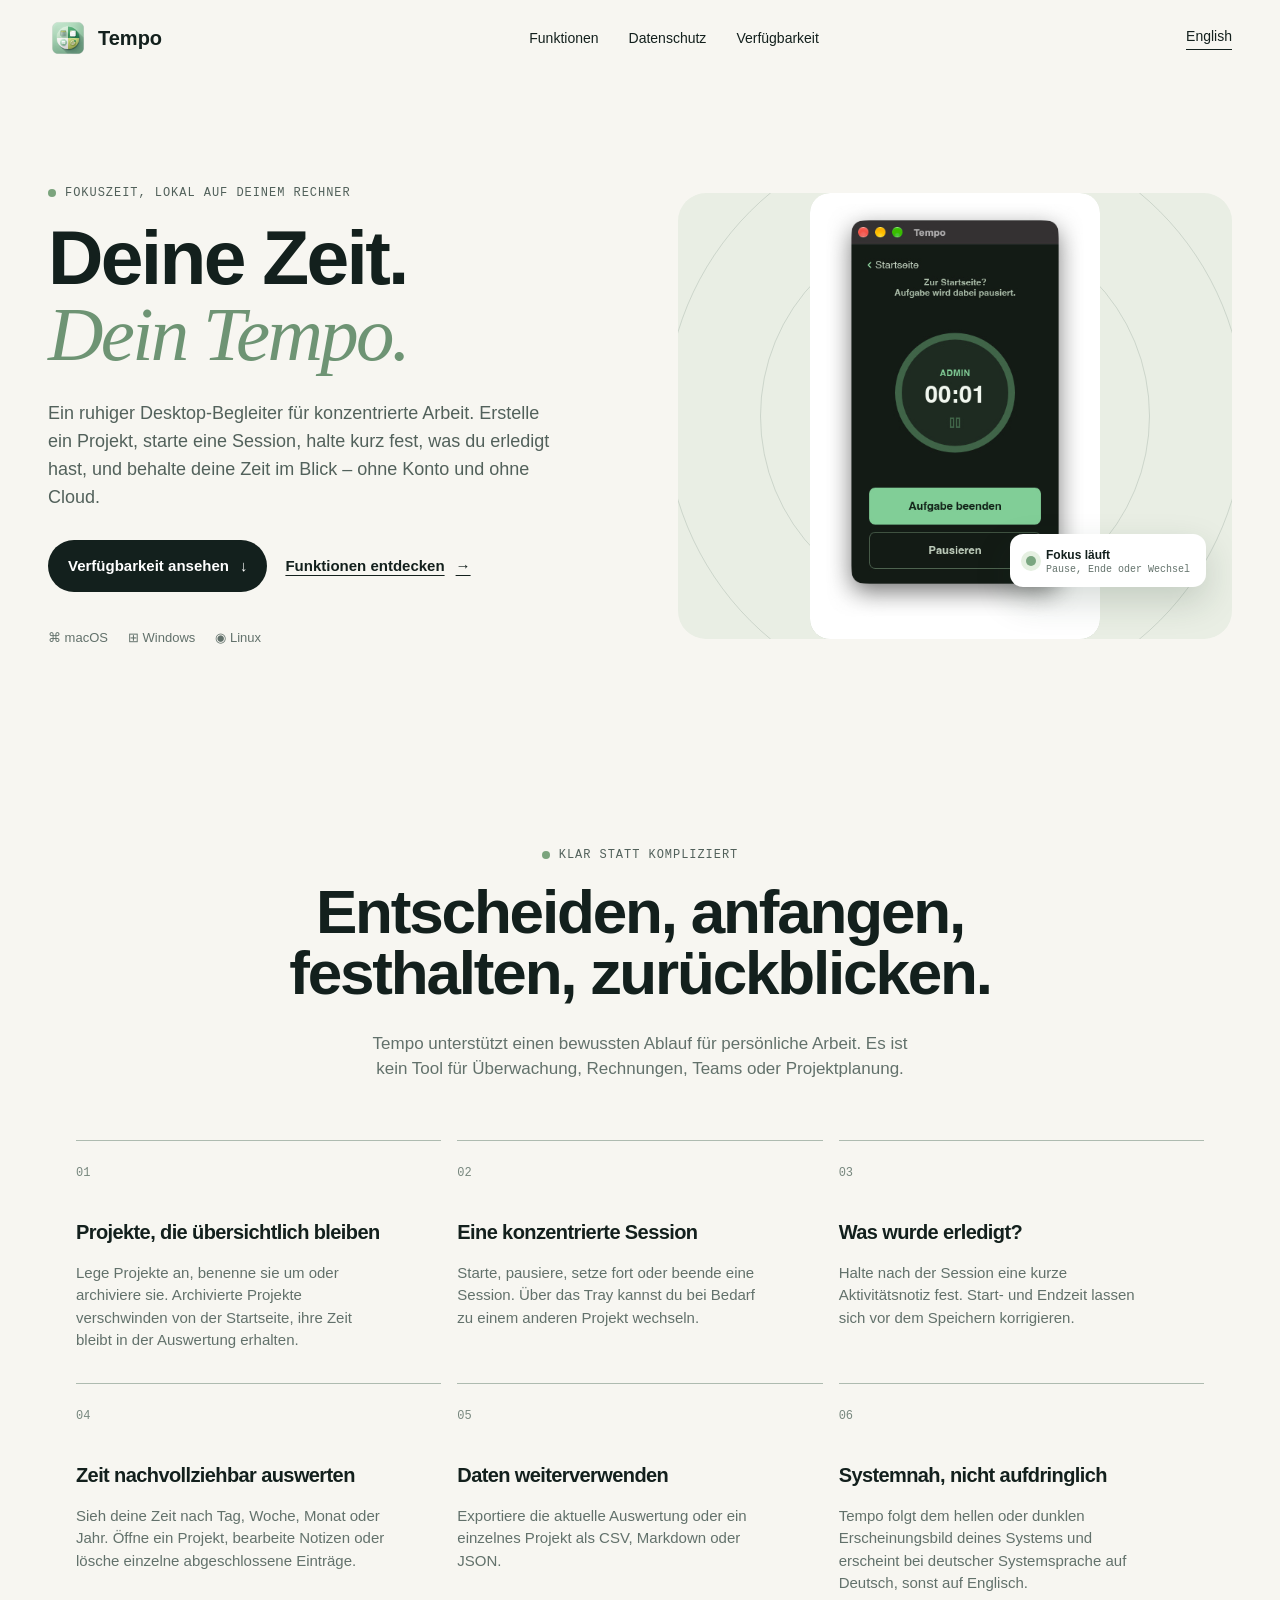
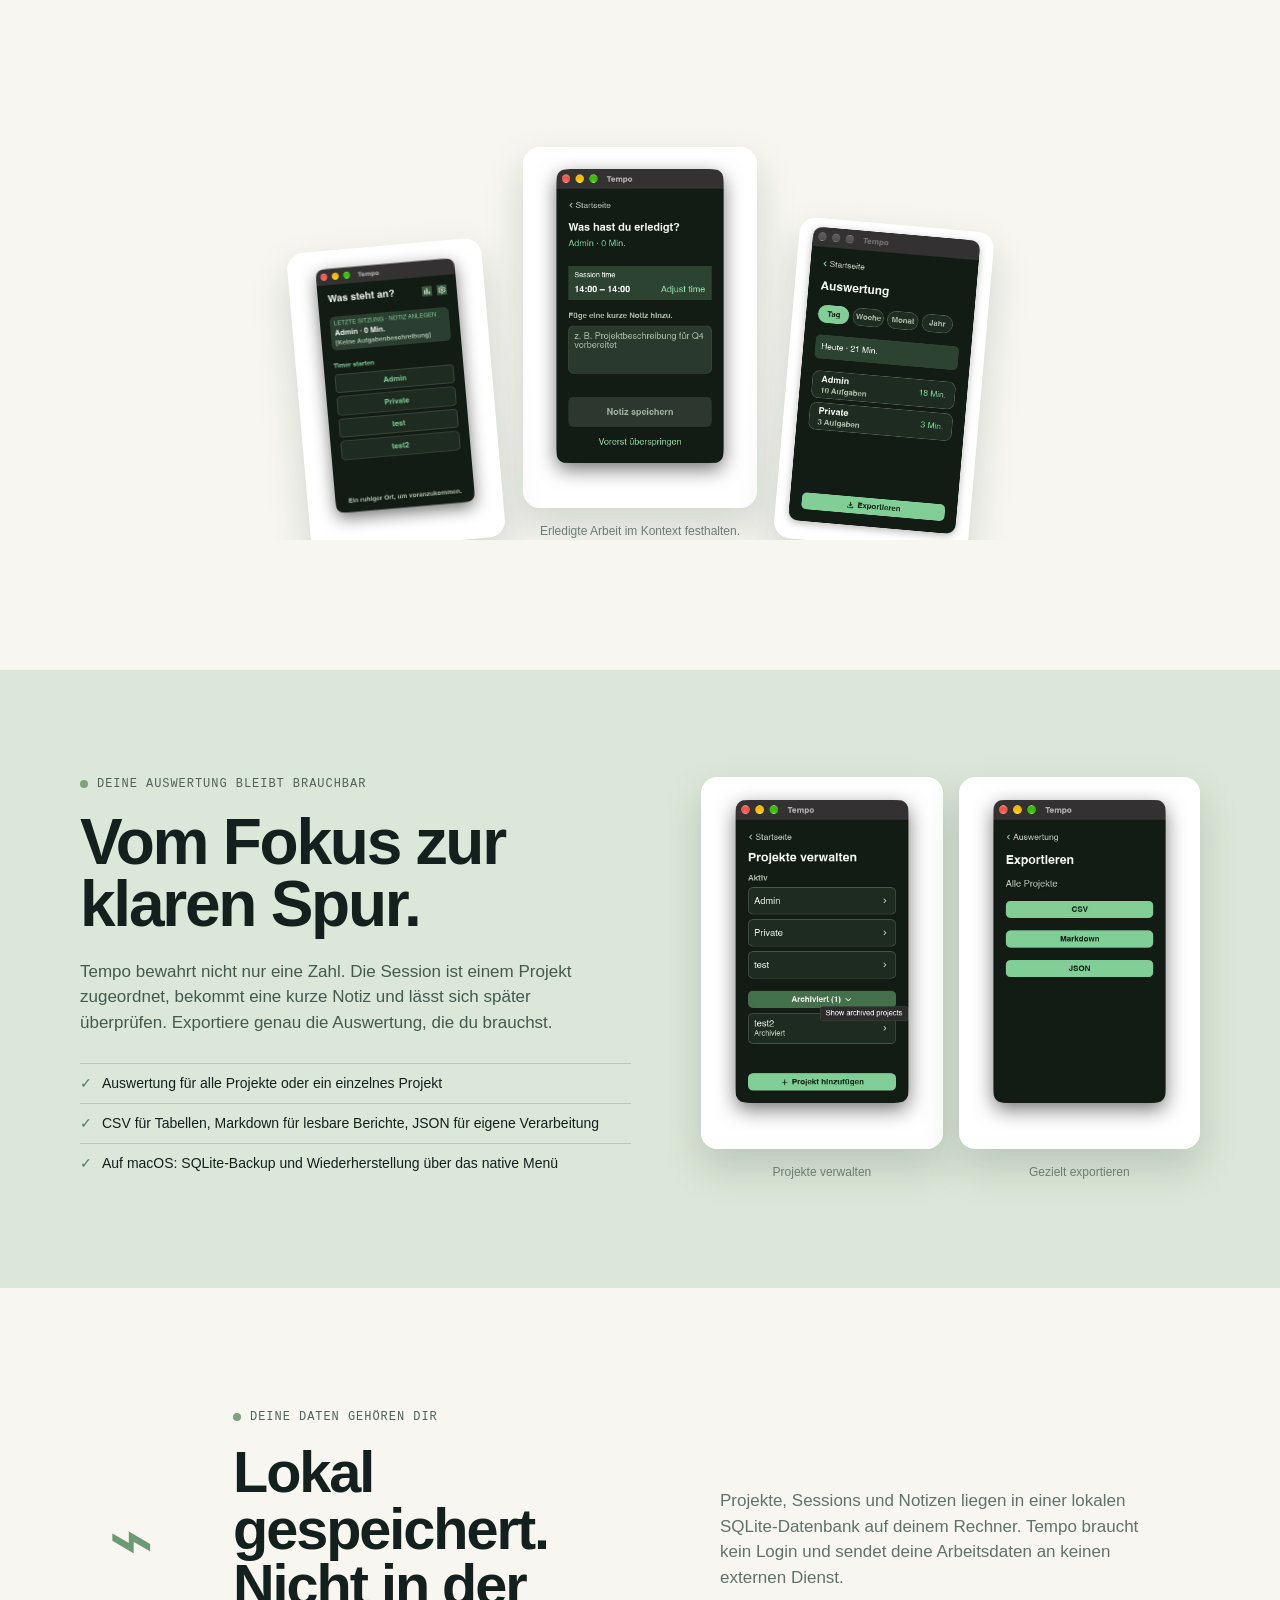
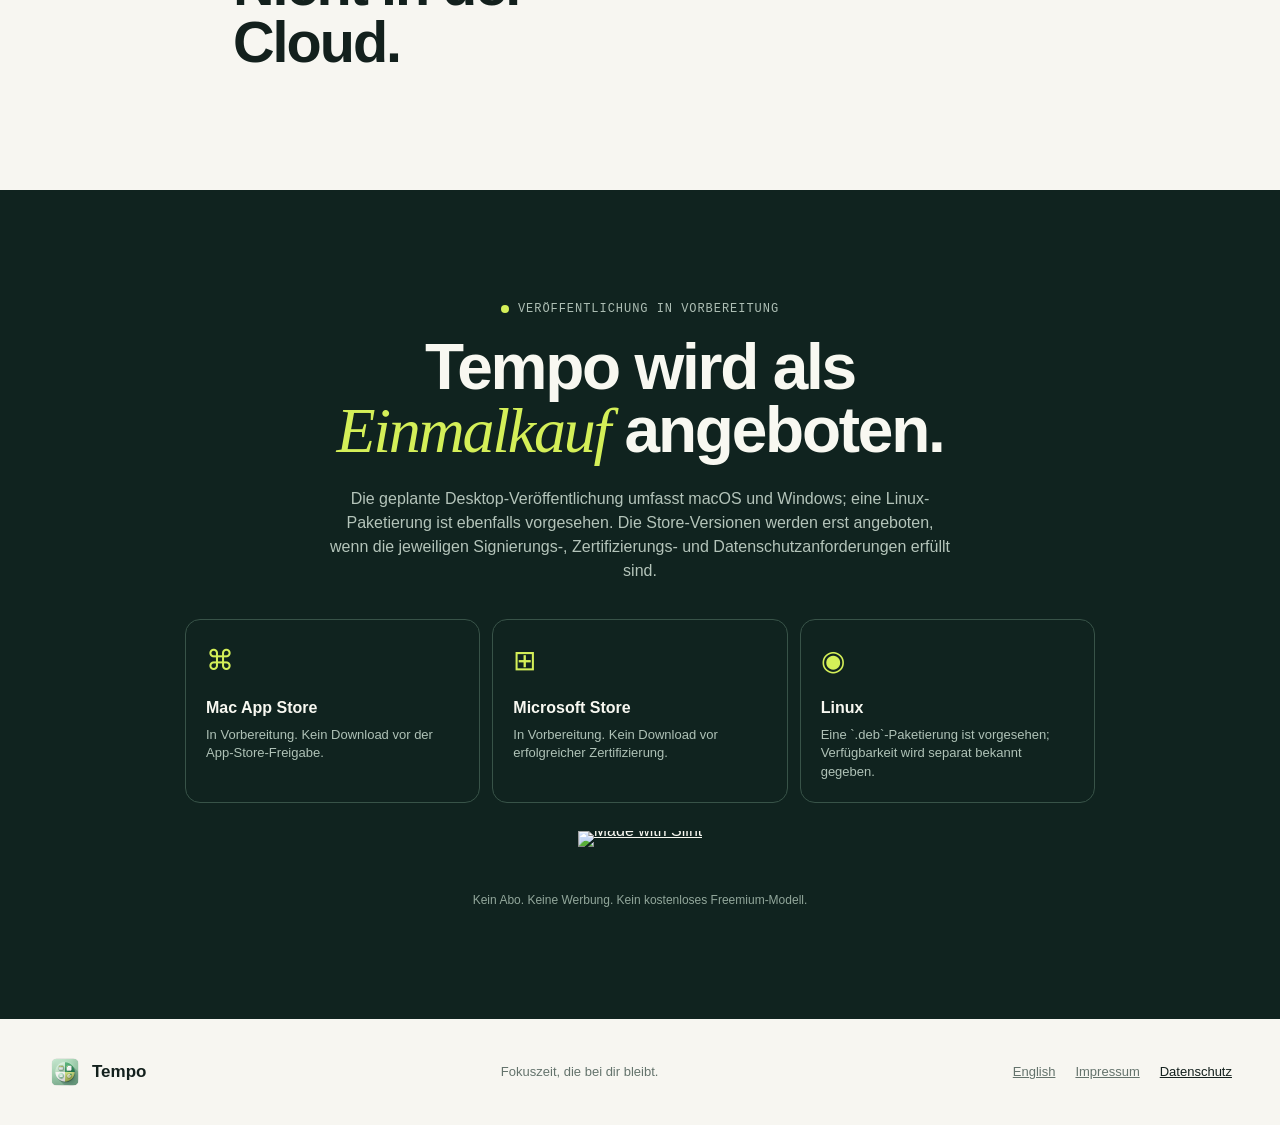
==== site/index.html @ 9e3bd047 "chore: organise static site and add README" ====
<!doctype html>
<html lang="de">
  <head>
    <meta charset="UTF-8" />
    <meta name="viewport" content="width=device-width, initial-scale=1.0" />
    <meta name="description" content="Tempo ist eine lokale Desktop-App für fokussierte Arbeit, Zeiterfassung und klare Auswertungen." />
    <meta name="theme-color" content="#0f1715" />
    <title>Tempo – Fokuszeit, die bei dir bleibt</title>
    <link rel="icon" href="assets/tempo-icon.png" />
    <link rel="stylesheet" href="styles.css" />
  </head>
  <body>
    <header class="site-header">
      <a class="brand" href="#top" aria-label="Tempo Startseite">
        <img src="assets/tempo-icon.png" alt="" width="40" height="40" />
        <span>Tempo</span>
      </a>
      <nav aria-label="Seitennavigation">
        <a href="#features">Funktionen</a>
        <a href="#privacy">Datenschutz</a>
        <a href="#availability">Verfügbarkeit</a>
      </nav>
      <a class="header-link language-link" href="en.html" lang="en">English</a>
    </header>

    <main id="top">
      <section class="hero">
        <div class="hero-copy">
          <p class="eyebrow"><span></span> Fokuszeit, lokal auf deinem Rechner</p>
          <h1>Deine Zeit.<br /><em>Dein Tempo.</em></h1>
          <p class="intro">Ein ruhiger Desktop-Begleiter für konzentrierte Arbeit. Erstelle ein Projekt, starte eine Session, halte kurz fest, was du erledigt hast, und behalte deine Zeit im Blick – ohne Konto und ohne Cloud.</p>
          <div class="hero-actions">
            <a class="button button-primary" href="#availability">Verfügbarkeit ansehen <span aria-hidden="true">↓</span></a>
            <a class="button button-quiet" href="#features">Funktionen entdecken <span aria-hidden="true">→</span></a>
          </div>
          <div class="platform-line" aria-label="Desktop-Unterstützung für macOS, Windows und Linux">
            <span>⌘ macOS</span><span>⊞ Windows</span><span>◉ Linux</span>
          </div>
        </div>
        <div class="hero-visual" aria-label="Tempo mit einer laufenden Fokus-Session im dunklen Erscheinungsbild">
          <div class="orbit orbit-one"></div><div class="orbit orbit-two"></div>
          <div class="app-window app-window-current"><img src="assets/screenshots/tracking.jpg" alt="Tempo mit laufender Fokus-Session im dunklen Erscheinungsbild" /></div>
          <div class="floating-card"><span class="pulse"></span><div><b>Fokus läuft</b><small>Pause, Ende oder Wechsel</small></div></div>
        </div>
      </section>

      <section class="feature-intro" id="features">
        <p class="eyebrow"><span></span> Klar statt kompliziert</p>
        <h2>Entscheiden, anfangen,<br />festhalten, zurückblicken.</h2>
        <p>Tempo unterstützt einen bewussten Ablauf für persönliche Arbeit. Es ist kein Tool für Überwachung, Rechnungen, Teams oder Projektplanung.</p>
      </section>

      <section class="features" aria-label="Tempo Funktionen">
        <article><span class="feature-number">01</span><h3>Projekte, die übersichtlich bleiben</h3><p>Lege Projekte an, benenne sie um oder archiviere sie. Archivierte Projekte verschwinden von der Startseite, ihre Zeit bleibt in der Auswertung erhalten.</p></article>
        <article><span class="feature-number">02</span><h3>Eine konzentrierte Session</h3><p>Starte, pausiere, setze fort oder beende eine Session. Über das Tray kannst du bei Bedarf zu einem anderen Projekt wechseln.</p></article>
        <article><span class="feature-number">03</span><h3>Was wurde erledigt?</h3><p>Halte nach der Session eine kurze Aktivitätsnotiz fest. Start- und Endzeit lassen sich vor dem Speichern korrigieren.</p></article>
        <article><span class="feature-number">04</span><h3>Zeit nachvollziehbar auswerten</h3><p>Sieh deine Zeit nach Tag, Woche, Monat oder Jahr. Öffne ein Projekt, bearbeite Notizen oder lösche einzelne abgeschlossene Einträge.</p></article>
        <article><span class="feature-number">05</span><h3>Daten weiterverwenden</h3><p>Exportiere die aktuelle Auswertung oder ein einzelnes Projekt als CSV, Markdown oder JSON.</p></article>
        <article><span class="feature-number">06</span><h3>Systemnah, nicht aufdringlich</h3><p>Tempo folgt dem hellen oder dunklen Erscheinungsbild deines Systems und erscheint bei deutscher Systemsprache auf Deutsch, sonst auf Englisch.</p></article>
      </section>

      <section class="screens" aria-label="Tempo Ansichten">
        <figure class="screen screen-left"><img src="assets/screenshots/home.jpg" alt="Tempo Startseite mit Projektauswahl" /><figcaption>Projekt auswählen und loslegen.</figcaption></figure>
        <figure class="screen screen-center"><img src="assets/screenshots/note.jpg" alt="Tempo Activity-Note-Ansicht mit Zeitanpassung" /><figcaption>Erledigte Arbeit im Kontext festhalten.</figcaption></figure>
        <figure class="screen screen-right"><img src="assets/screenshots/evaluation.jpg" alt="Tempo Auswertung mit Zeit nach Projekt" /><figcaption>Zeit verstehen statt nur zählen.</figcaption></figure>
      </section>

      <section class="workflow-section">
        <div class="workflow-copy"><p class="eyebrow"><span></span> Deine Auswertung bleibt brauchbar</p><h2>Vom Fokus zur klaren Spur.</h2><p>Tempo bewahrt nicht nur eine Zahl. Die Session ist einem Projekt zugeordnet, bekommt eine kurze Notiz und lässt sich später überprüfen. Exportiere genau die Auswertung, die du brauchst.</p><ul><li>Auswertung für alle Projekte oder ein einzelnes Projekt</li><li>CSV für Tabellen, Markdown für lesbare Berichte, JSON für eigene Verarbeitung</li><li>Auf macOS: SQLite-Backup und Wiederherstellung über das native Menü</li></ul></div>
        <div class="workflow-screens" aria-label="Projektverwaltung und Export in Tempo">
          <figure><img src="assets/screenshots/projects.jpg" alt="Tempo Projektverwaltung mit Archiv" /><figcaption>Projekte verwalten</figcaption></figure>
          <figure><img src="assets/screenshots/export.jpg" alt="Tempo Export mit CSV, Markdown und JSON" /><figcaption>Gezielt exportieren</figcaption></figure>
        </div>
      </section>

      <section class="privacy-section" id="privacy">
        <div class="privacy-icon" aria-hidden="true">⌁</div>
        <div><p class="eyebrow"><span></span> Deine Daten gehören dir</p><h2>Lokal gespeichert.<br />Nicht in der Cloud.</h2></div>
        <p>Projekte, Sessions und Notizen liegen in einer lokalen SQLite-Datenbank auf deinem Rechner. Tempo braucht kein Login und sendet deine Arbeitsdaten an keinen externen Dienst.</p>
      </section>

      <section class="availability-section" id="availability">
        <p class="eyebrow"><span></span> Veröffentlichung in Vorbereitung</p>
        <h2>Tempo wird als<br /><em>Einmalkauf</em> angeboten.</h2>
        <p class="availability-note">Die geplante Desktop-Veröffentlichung umfasst macOS und Windows; eine Linux-Paketierung ist ebenfalls vorgesehen. Die Store-Versionen werden erst angeboten, wenn die jeweiligen Signierungs-, Zertifizierungs- und Datenschutzanforderungen erfüllt sind.</p>
        <div class="availability-cards">
          <article><span class="os-icon">⌘</span><h3>Mac App Store</h3><p>In Vorbereitung. Kein Download vor der App-Store-Freigabe.</p></article>
          <article><span class="os-icon">⊞</span><h3>Microsoft Store</h3><p>In Vorbereitung. Kein Download vor erfolgreicher Zertifizierung.</p></article>
          <article><span class="os-icon">◉</span><h3>Linux</h3><p>Eine `.deb`-Paketierung ist vorgesehen; Verfügbarkeit wird separat bekannt gegeben.</p></article>
        </div>
        <a class="slint-attribution" href="https://slint.dev/" aria-label="Tempo wurde mit Slint erstellt">
          <img src="https://raw.githubusercontent.com/slint-ui/slint/master/logo/MadeWithSlint-logo-whitebg.png" alt="Made with Slint" />
        </a>
        <p class="release-status">Kein Abo. Keine Werbung. Kein kostenloses Freemium-Modell.</p>
      </section>
    </main>

    <footer><a class="brand" href="#top"><img src="assets/tempo-icon.png" alt="" width="34" height="34" /><span>Tempo</span></a><p>Fokuszeit, die bei dir bleibt.</p><div class="footer-links"><a href="en.html" lang="en">English</a><a href="impressum.html">Impressum</a><a href="datenschutz.html">Datenschutz</a></div></footer>
  </body>
</html>
---- site/styles.css ----
:root {
    --ink: #13201d;
    --muted: #62716b;
    --paper: #f7f6f1;
    --line: #dfe2da;
    --sage: #dbe7d8;
    --lime: #d4ef58;
    --night: #10231f;
    --coral: #ec866e;
    --serif: Georgia, "Times New Roman", serif;
    --sans: -apple-system, BlinkMacSystemFont, "Segoe UI", sans-serif;
    --mono: ui-monospace, SFMono-Regular, Menlo, Consolas, monospace
}

* {
    box-sizing: border-box
}

html {
    scroll-behavior: smooth
}

body {
    margin: 0;
    background: var(--paper);
    color: var(--ink);
    font-family: var(--sans);
    line-height: 1.5
}

.site-header {
    height: 76px;
    max-width: 1240px;
    margin: auto;
    padding: 0 28px;
    display: flex;
    align-items: center;
    justify-content: space-between
}

.brand {
    display: inline-flex;
    align-items: center;
    gap: 10px;
    color: var(--ink);
    font-weight: 700;
    font-size: 20px;
    text-decoration: none
}

.brand img {
    border-radius: 10px
}

nav {
    display: flex;
    gap: 30px
}

a {
    color: inherit
}

nav a, .header-link {
    font-size: 14px;
    text-decoration: none
}

.header-link {
    border-bottom: 1px solid var(--ink);
    padding-bottom: 2px
}

.header-actions {
    display: flex;
    align-items: center;
    gap: 18px
}

.hero {
    min-height: 670px;
    max-width: 1240px;
    margin: auto;
    padding: 88px 28px 78px;
    display: grid;
    grid-template-columns:1.03fr .97fr;
    gap: 42px;
    align-items: center
}

.eyebrow {
    font-family: var(--mono);
    font-size: 12px;
    letter-spacing: .08em;
    text-transform: uppercase;
    margin: 0 0 18px;
    color: #52615b;
    display: flex;
    align-items: center;
    gap: 9px
}

.eyebrow span {
    width: 8px;
    height: 8px;
    border-radius: 50%;
    background: #7ba47d
}

.hero h1, .feature-intro h2, .desktop-copy h2, .privacy-section h2, .download-section h2 {
    font-size: clamp(48px, 6vw, 80px);
    line-height: .98;
    /* Keep the large headings distinctive without letting their letters merge. */
    letter-spacing: -.035em;
    margin: 0;
    font-weight: 600
}

.hero h1 em, .download-section h2 em {
    font-family: var(--serif);
    font-weight: 500;
    color: #6e9474
}

.intro {
    font-size: 18px;
    line-height: 1.55;
    max-width: 520px;
    color: #52615b;
    margin: 28px 0
}

.hero-actions {
    display: flex;
    align-items: center;
    gap: 14px;
    flex-wrap: wrap
}

.button {
    display: inline-flex;
    gap: 11px;
    align-items: center;
    text-decoration: none;
    font-weight: 600;
    font-size: 15px;
    padding: 15px 20px;
    border-radius: 100px
}

.button-primary {
    background: var(--ink);
    color: #fff
}

.button-quiet {
    padding-left: 4px;
    text-decoration: underline;
    text-underline-offset: 4px
}

.platform-line {
    margin-top: 36px;
    display: flex;
    gap: 20px;
    color: #62716b;
    font-size: 13px
}

.hero-visual {
    min-height: 440px;
    position: relative;
    display: grid;
    place-items: center;
    background: #e9eee4;
    border-radius: 28px;
    overflow: hidden
}

.orbit {
    position: absolute;
    border: 1px solid rgba(53, 83, 68, .16);
    border-radius: 50%;
    width: 580px;
    height: 580px
}

.orbit-two {
    width: 390px;
    height: 390px
}

.app-window {
    position: relative;
    z-index: 2;
    width: 250px;
    border: 7px solid #233c35;
    border-radius: 16px;
    box-shadow: 0 30px 55px rgba(20, 48, 38, .27);
    background: #fff;
    overflow: hidden
}

.app-window img {
    width: 100%;
    display: block
}

.app-window-current {
    width: 290px;
    border: 0;
    border-radius: 20px;
    background: transparent;
    box-shadow: none
}

.app-window-current img {
    border-radius: 20px;
    box-shadow: 0 30px 55px rgba(20, 48, 38, .27)
}

.window-bar {
    height: 26px;
    background: #233c35;
    color: #b7c5bd;
    font: 9px var(--mono);
    display: flex;
    align-items: center;
    gap: 4px;
    padding: 0 9px
}

.window-bar span {
    margin-left: auto;
    margin-right: auto
}

.window-bar i {
    width: 5px;
    height: 5px;
    border-radius: 50%;
    background: #9daea4
}

.floating-card {
    position: absolute;
    z-index: 3;
    bottom: 52px;
    right: 26px;
    background: #fff;
    box-shadow: 0 14px 35px rgba(29, 53, 39, .18);
    border-radius: 13px;
    padding: 12px 16px;
    display: flex;
    gap: 10px;
    align-items: center
}

.floating-card b, .floating-card small {
    display: block
}

.floating-card b {
    font-size: 12px
}

.floating-card small {
    font: 10px var(--mono);
    color: #63726b
}

.pulse {
    width: 10px;
    height: 10px;
    border-radius: 50%;
    background: #7aa680;
    box-shadow: 0 0 0 5px #e5f0e1
}

.feature-intro {
    max-width: 760px;
    padding: 100px 28px 38px;
    margin: auto;
    text-align: center
}

.feature-intro h2 {
    font-size: clamp(40px, 5vw, 62px)
}

.feature-intro > p:last-child {
    color: var(--muted);
    font-size: 17px;
    max-width: 570px;
    margin: 27px auto 0
}

.feature-intro .eyebrow {
    justify-content: center
}

.features {
    max-width: 1184px;
    margin: 20px auto 110px;
    padding: 0 28px;
    display: grid;
    grid-template-columns:repeat(3, 1fr);
    gap: 16px
}

.features article {
    border-top: 1px solid #aebbb0;
    padding-top: 18px
}

.feature-number {
    font: 12px var(--mono);
    color: #77877e
}

.features h3 {
    font-size: 20px;
    letter-spacing: -.03em;
    margin: 34px 0 11px
}

.features p {
    font-size: 15px;
    color: var(--muted);
    max-width: 310px
}

.screens {
    max-width: 1230px;
    margin: 0 auto 130px;
    padding: 0 28px;
    display: flex;
    justify-content: center;
    align-items: end;
    gap: 28px;
    min-height: 420px;
    overflow: hidden
}

.screen {
    margin: 0;
    text-align: center
}

.screen img {
    display: block;
    border-radius: 17px;
    box-shadow: 0 18px 38px rgba(25, 47, 36, .17);
    width: 195px
}

.screen-center img {
    width: 234px
}

.screen-left, .screen-right {
    transform: translateY(38px)
}

.screen-left {
    transform: translateY(38px) rotate(-5deg)
}

.screen-right {
    transform: translateY(38px) rotate(5deg)
}

figcaption {
    font-size: 12px;
    color: #6d7b74;
    margin-top: 14px
}

.desktop-section {
    background: var(--sage);
    padding: 105px max(28px, calc((100vw - 1120px) / 2));
    display: grid;
    grid-template-columns:.85fr 1.15fr;
    gap: 90px;
    align-items: center
}

.desktop-art {
    height: 330px;
    display: grid;
    place-items: center;
    background: linear-gradient(145deg, #b2cfb3, #eaf1e8);
    border-radius: 24px;
    position: relative;
    overflow: hidden
}

.desktop-art:before {
    content: "";
    position: absolute;
    width: 330px;
    height: 330px;
    border: 1px solid rgba(16, 54, 35, .15);
    border-radius: 50%
}

.mini-window {
    width: 210px;
    z-index: 1;
    background: #f8f8f5;
    border-radius: 12px;
    overflow: hidden;
    box-shadow: 0 20px 28px rgba(32, 71, 46, .25);
    transform: rotate(-4deg)
}

.mini-top {
    height: 22px;
    background: #1a352e
}

.mini-content {
    padding: 22px;
    text-align: center
}

.mini-content b, .mini-content small {
    display: block
}

.mini-content b {
    font-size: 12px;
    color: #5e7066
}

.mini-content strong {
    font: 36px var(--serif);
    display: block;
    margin: 11px 0
}

.mini-content small {
    font-size: 10px
}

.mini-content button {
    border: 0;
    border-radius: 8px;
    background: #d2ec54;
    margin-top: 17px;
    padding: 7px 20px;
    font: 11px var(--sans);
    font-weight: bold
}

.desktop-copy h2 {
    font-size: clamp(42px, 5vw, 65px);
    max-width: 550px
}

.desktop-copy > p:not(.eyebrow) {
    font-size: 17px;
    color: #445a50;
    max-width: 540px;
    margin: 23px 0
}

.desktop-copy ul {
    list-style: none;
    padding: 0;
    margin: 28px 0 0
}

.desktop-copy li {
    padding: 9px 0;
    border-top: 1px solid rgba(23, 66, 44, .18);
    font-size: 14px
}

.desktop-copy li:before {
    content: "✓";
    color: #497d53;
    margin-right: 10px
}

.privacy-section {
    max-width: 1120px;
    margin: 0 auto;
    padding: 120px 28px;
    display: grid;
    grid-template-columns:90px 1fr 1fr;
    gap: 35px;
    align-items: center
}

.privacy-section h2 {
    font-size: clamp(40px, 4.5vw, 58px)
}

.privacy-section > p:last-child {
    color: var(--muted);
    font-size: 17px
}

.privacy-icon {
    font: 78px var(--serif);
    height: 90px;
    color: #6c9b73
}

.workflow-section {
    background: var(--sage);
    padding: 105px max(28px, calc((100vw - 1120px) / 2));
    display: grid;
    grid-template-columns: 1.05fr .95fr;
    gap: 70px;
    align-items: center
}

.workflow-copy h2 {
    font-size: clamp(42px, 5vw, 65px);
    line-height: .98;
    letter-spacing: -.035em;
    margin: 0;
    font-weight: 600
}

.workflow-copy > p:not(.eyebrow) {
    font-size: 17px;
    color: #445a50;
    max-width: 540px;
    margin: 23px 0
}

.workflow-copy ul {
    list-style: none;
    padding: 0;
    margin: 28px 0 0
}

.workflow-copy li {
    padding: 9px 0;
    border-top: 1px solid rgba(23, 66, 44, .18);
    font-size: 14px
}

.workflow-copy li:before {
    content: "✓";
    color: #497d53;
    margin-right: 10px
}

.workflow-screens {
    display: grid;
    grid-template-columns: repeat(2, minmax(0, 1fr));
    gap: 16px;
    align-items: end
}

.workflow-screens figure {
    margin: 0;
    text-align: center
}

.workflow-screens img {
    display: block;
    width: 100%;
    border-radius: 16px;
    box-shadow: 0 18px 38px rgba(25, 47, 36, .17)
}

.availability-section {
    background: var(--night);
    color: #f8f8f1;
    padding: 110px 28px;
    text-align: center
}

.availability-section .eyebrow {
    color: #adbeb4;
    justify-content: center
}

.availability-section .eyebrow span {
    background: var(--lime)
}

.availability-section h2 {
    font-size: clamp(45px, 5vw, 66px);
    line-height: .98;
    letter-spacing: -.035em;
    margin: 0;
    font-weight: 600
}

.availability-section h2 em {
    font-family: var(--serif);
    font-weight: 500;
    color: var(--lime)
}

.availability-note {
    color: #b4c4ba;
    max-width: 620px;
    margin: 24px auto 36px
}

.availability-cards {
    display: grid;
    grid-template-columns: repeat(3, 1fr);
    gap: 12px;
    max-width: 910px;
    margin: auto;
    text-align: left
}

.availability-cards article {
    border: 1px solid #385348;
    border-radius: 15px;
    padding: 20px
}

.availability-cards h3 {
    margin: 14px 0 6px;
    font-size: 16px
}

.availability-cards p {
    margin: 0;
    color: #afc2b7;
    font-size: 13px;
    line-height: 1.45
}

.download-section {
    background: var(--night);
    color: #f8f8f1;
    padding: 110px 28px;
    text-align: center
}

.download-section .eyebrow {
    color: #adbeb4;
    justify-content: center
}

.download-section .eyebrow span {
    background: var(--lime)
}

.download-section h2 {
    font-size: clamp(45px, 5vw, 66px)
}

.download-section h2 em {
    color: var(--lime)
}

.download-note {
    color: #b4c4ba;
    max-width: 520px;
    margin: 24px auto 36px
}

.downloads {
    display: grid;
    grid-template-columns:repeat(3, 1fr);
    gap: 12px;
    max-width: 910px;
    margin: auto;
    text-align: left
}

.download-card {
    color: #fff;
    text-decoration: none;
    border: 1px solid #385348;
    border-radius: 15px;
    padding: 19px;
    display: flex;
    align-items: center;
    gap: 13px;
    transition: background .2s, transform .2s
}

.download-card:hover {
    background: #1b342d;
    transform: translateY(-3px)
}

.download-card span:nth-child(2) {
    display: grid;
    gap: 2px
}

.download-card b {
    font-size: 16px
}

.download-card small {
    font-size: 11px;
    color: #afc2b7
}

.os-icon {
    font-size: 28px;
    color: var(--lime);
    width: 30px;
    text-align: center
}

.download-card i {
    font-style: normal;
    margin-left: auto;
    color: var(--lime)
}

.macos-note {
    margin: 10px 4px 0;
    color: #92a79b;
    font-size: 11px;
    line-height: 1.45
}

.release-status {
    font-size: 12px;
    color: #92a79b;
    margin: 26px 0 0
}

.slint-attribution {
    display: inline-block;
    margin-top: 28px;
    line-height: 0
}

.slint-attribution img {
    display: block;
    height: 34px;
    width: auto
}

.release-status a {
    color: #d4ef58
}

footer {
    max-width: 1240px;
    padding: 36px 28px;
    margin: auto;
    display: flex;
    align-items: center;
    justify-content: space-between;
    font-size: 13px;
    color: #64736c
}

footer .brand {
    font-size: 17px
}

footer p {
    margin: 0
}

.footer-links {
    display: flex;
    align-items: center;
    gap: 20px
}

.footer-links a:last-child {
    color: var(--ink)
}

.legal-page {
    max-width: 790px;
    margin: 55px auto 100px;
    padding: 0 28px
}

.legal-page h1 {
    font-size: clamp(50px, 7vw, 80px);
    line-height: .98;
    letter-spacing: -.035em;
    margin: 0 0 58px
}

.legal-page section {
    border-top: 1px solid var(--line);
    padding: 25px 0 21px
}

.legal-page h2 {
    font-size: 21px;
    letter-spacing: -.025em;
    margin: 0 0 12px
}

.legal-page p {
    color: var(--muted);
    max-width: 660px
}

.legal-page p strong {
    color: var(--ink)
}

.legal-page a {
    color: var(--ink);
    text-underline-offset: 3px
}

.legal-note {
    margin-top: 34px;
    padding: 15px 17px;
    border-radius: 10px;
    background: #f3ead3;
    color: #6c5735 !important;
    font-size: 14px
}

@media (max-width: 760px) {
    .site-header {
        padding: 0 20px
    }

    .site-header nav {
        display: none
    }

    .header-link {
        font-size: 13px
    }

    .hero {
        padding: 52px 20px 70px;
        display: flex;
        flex-direction: column;
        align-items: stretch;
        gap: 45px
    }

    .hero-visual {
        min-height: 390px
    }

    .hero h1 {
        font-size: 56px
    }

    .platform-line {
        gap: 10px;
        justify-content: space-between
    }

    .platform-line span {
        font-size: 12px
    }

    .feature-intro {
        padding: 75px 20px 25px
    }

    .features {
        padding: 0 20px;
        grid-template-columns:1fr;
        margin-bottom: 72px;
        gap: 20px
    }

    .features h3 {
        margin: 16px 0 8px
    }

    .features p {
        margin: 0
    }

    .screens {
        padding: 0 20px;
        gap: 12px;
        margin-bottom: 75px;
        min-height: 300px
    }

    .screen img {
        width: 96px;
        border-radius: 10px
    }

    .screen-center img {
        width: 122px
    }

    .screen-left, .screen-right {
        transform: translateY(20px)
    }

    .screen-left {
        transform: translateY(20px) rotate(-5deg)
    }

    .screen-right {
        transform: translateY(20px) rotate(5deg)
    }

    figcaption {
        display: none
    }

    .desktop-section {
        padding: 70px 20px;
        grid-template-columns:1fr;
        gap: 42px
    }

    .workflow-section {
        padding: 70px 20px;
        grid-template-columns: 1fr;
        gap: 42px
    }

    .workflow-screens {
        gap: 10px
    }

    .desktop-art {
        height: 270px
    }

    .privacy-section {
        padding: 75px 20px;
        grid-template-columns:1fr;
        gap: 16px
    }

    .privacy-icon {
        height: 65px;
        font-size: 60px
    }

    .downloads {
        grid-template-columns:1fr
    }

    .availability-cards {
        grid-template-columns: 1fr
    }

    .download-section {
        padding: 75px 20px
    }

    footer {
        padding: 28px 20px;
        flex-wrap: wrap;
        gap: 16px
    }

    footer p {
        order: 3;
        width: 100%
    }

    .footer-links {
        gap: 14px;
        font-size: 12px
    }

    .app-window {
        width: 210px
    }

    .app-window-current {
        width: 245px
    }

    .floating-card {
        right: 12px;
        bottom: 30px
    }

    .intro {
        font-size: 16px
    }
}
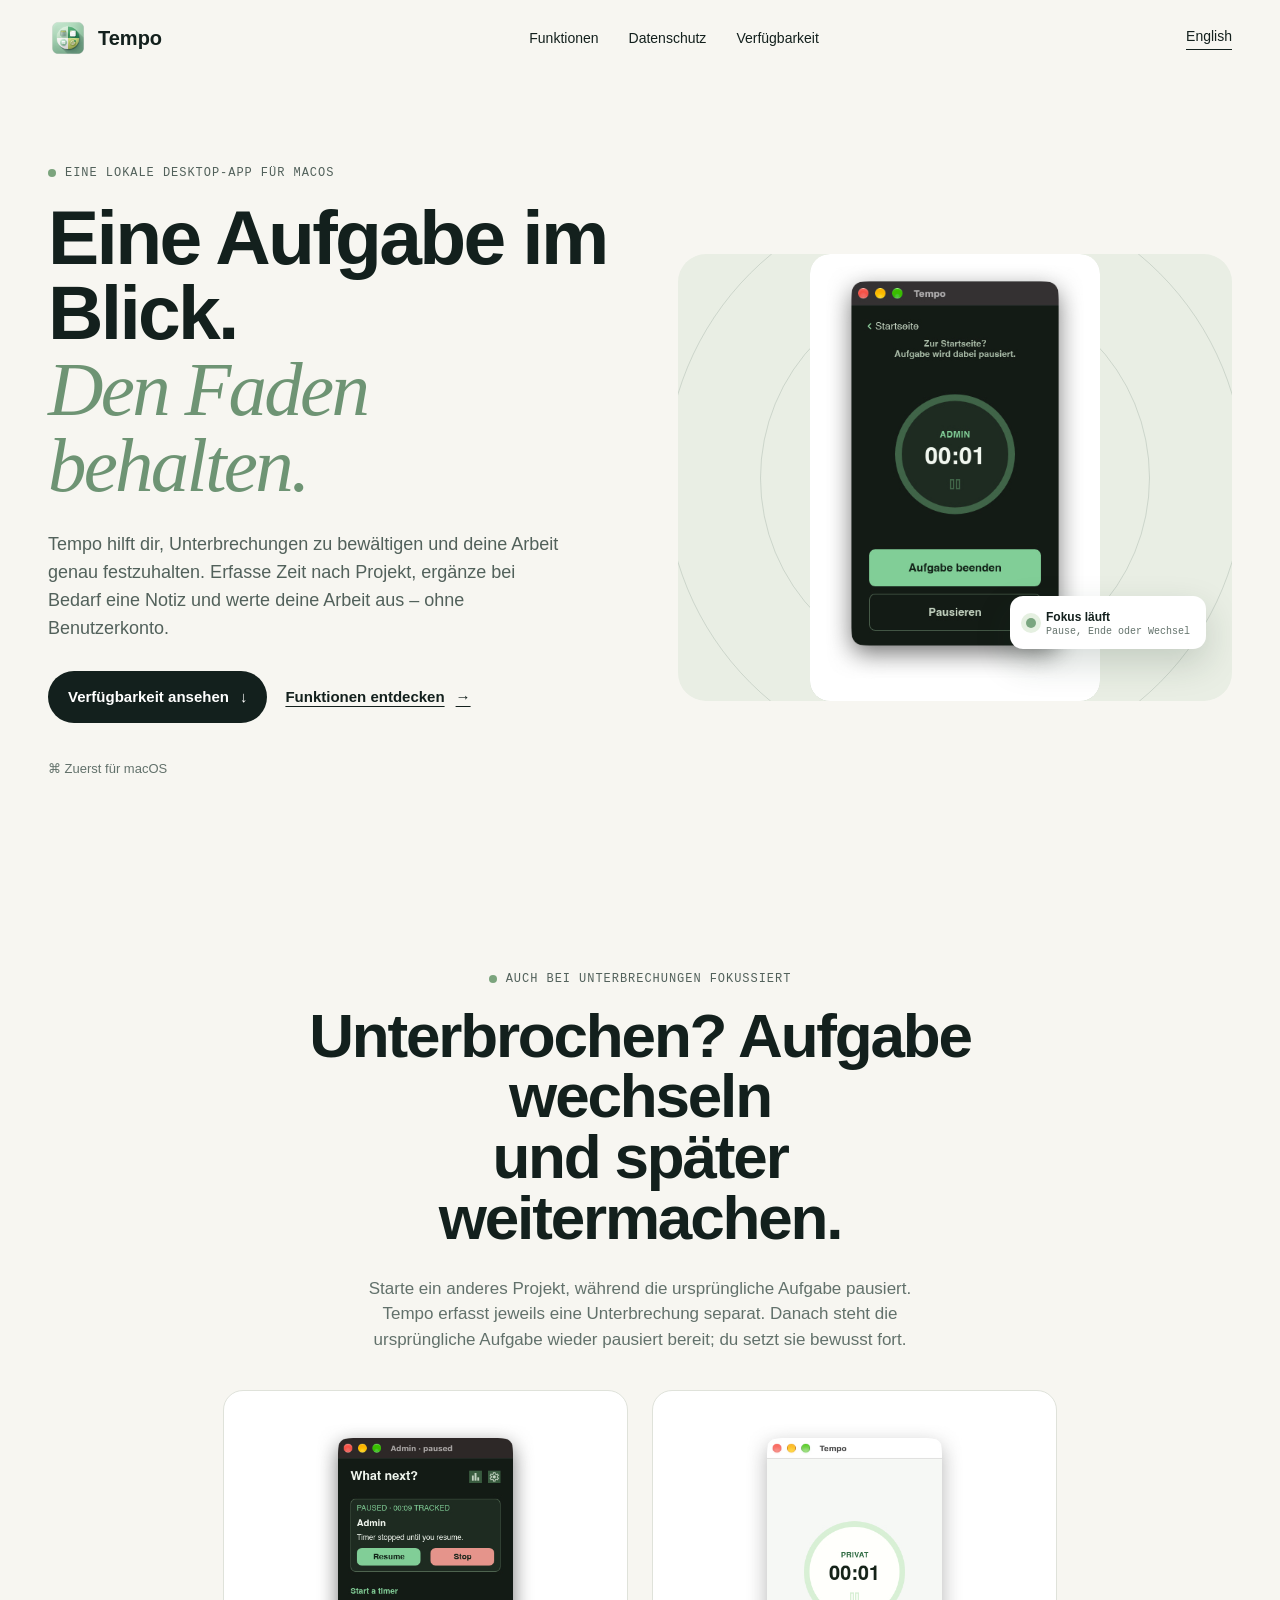
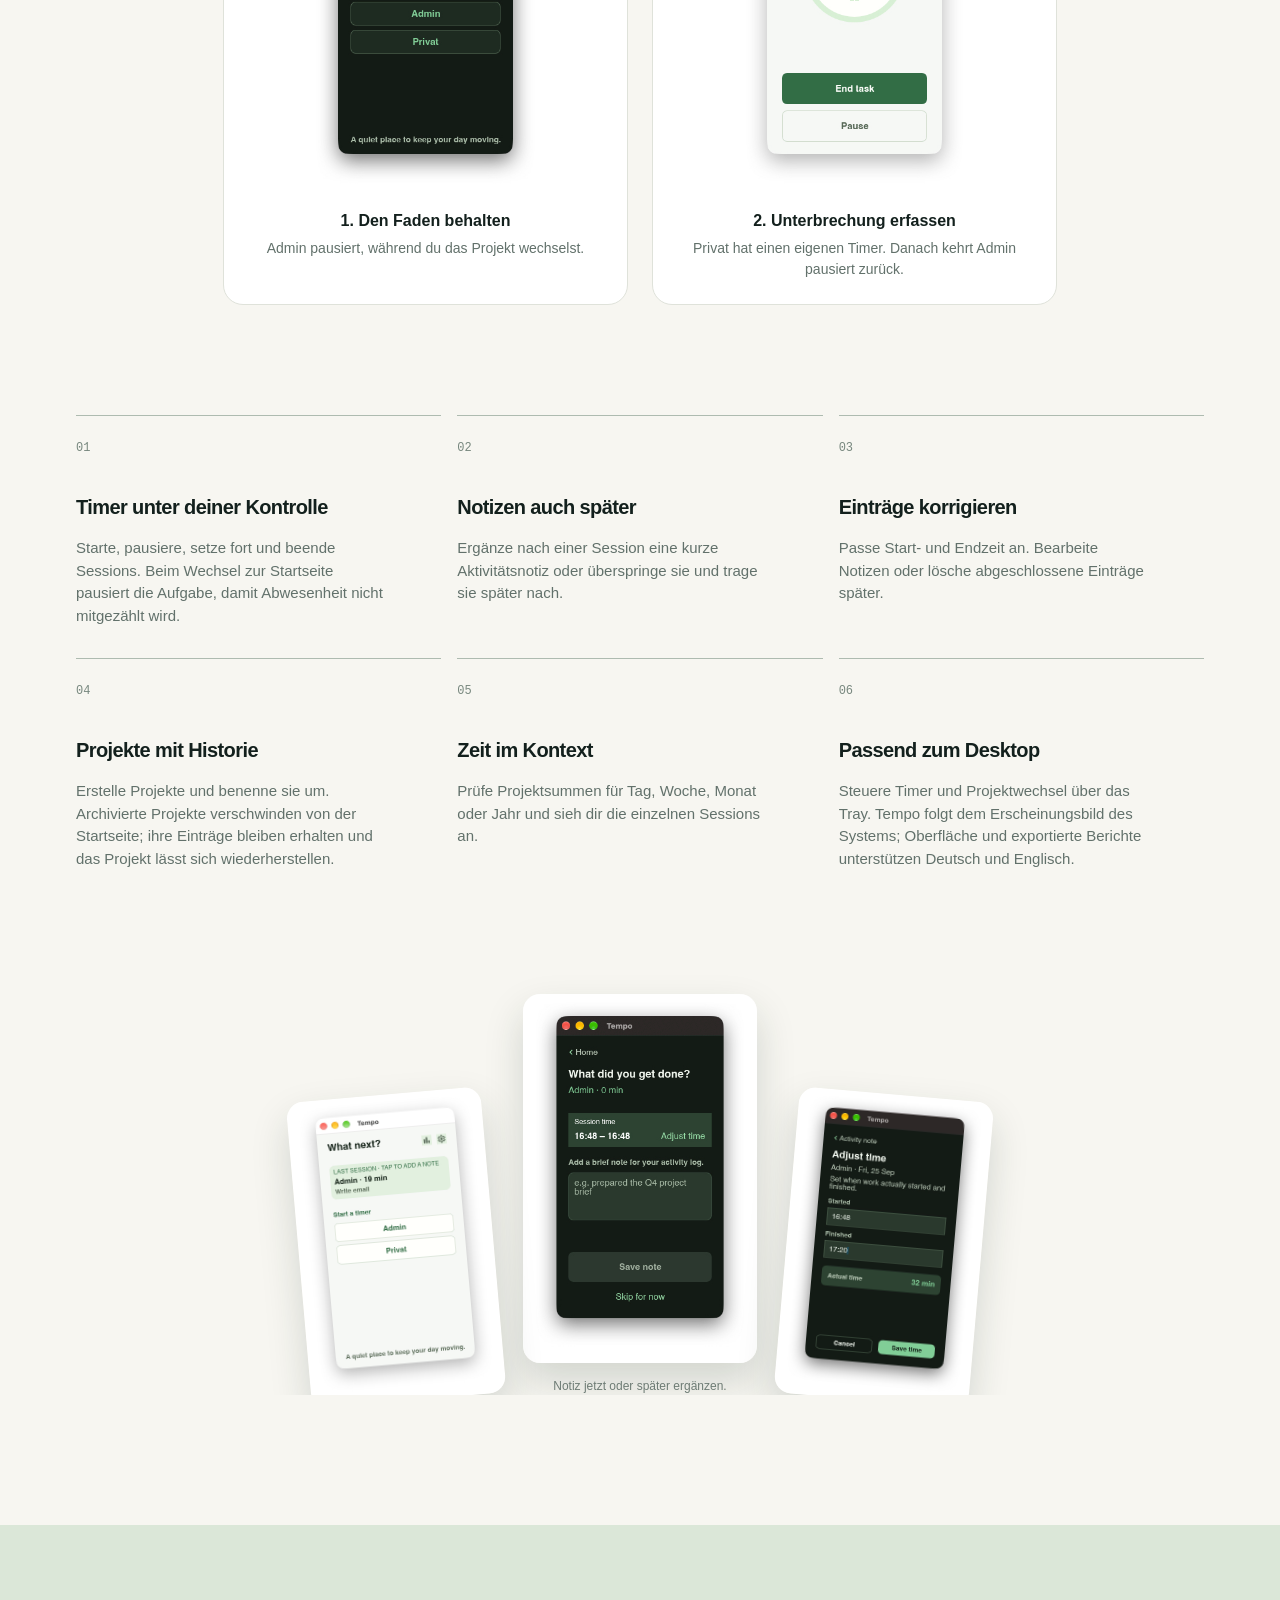
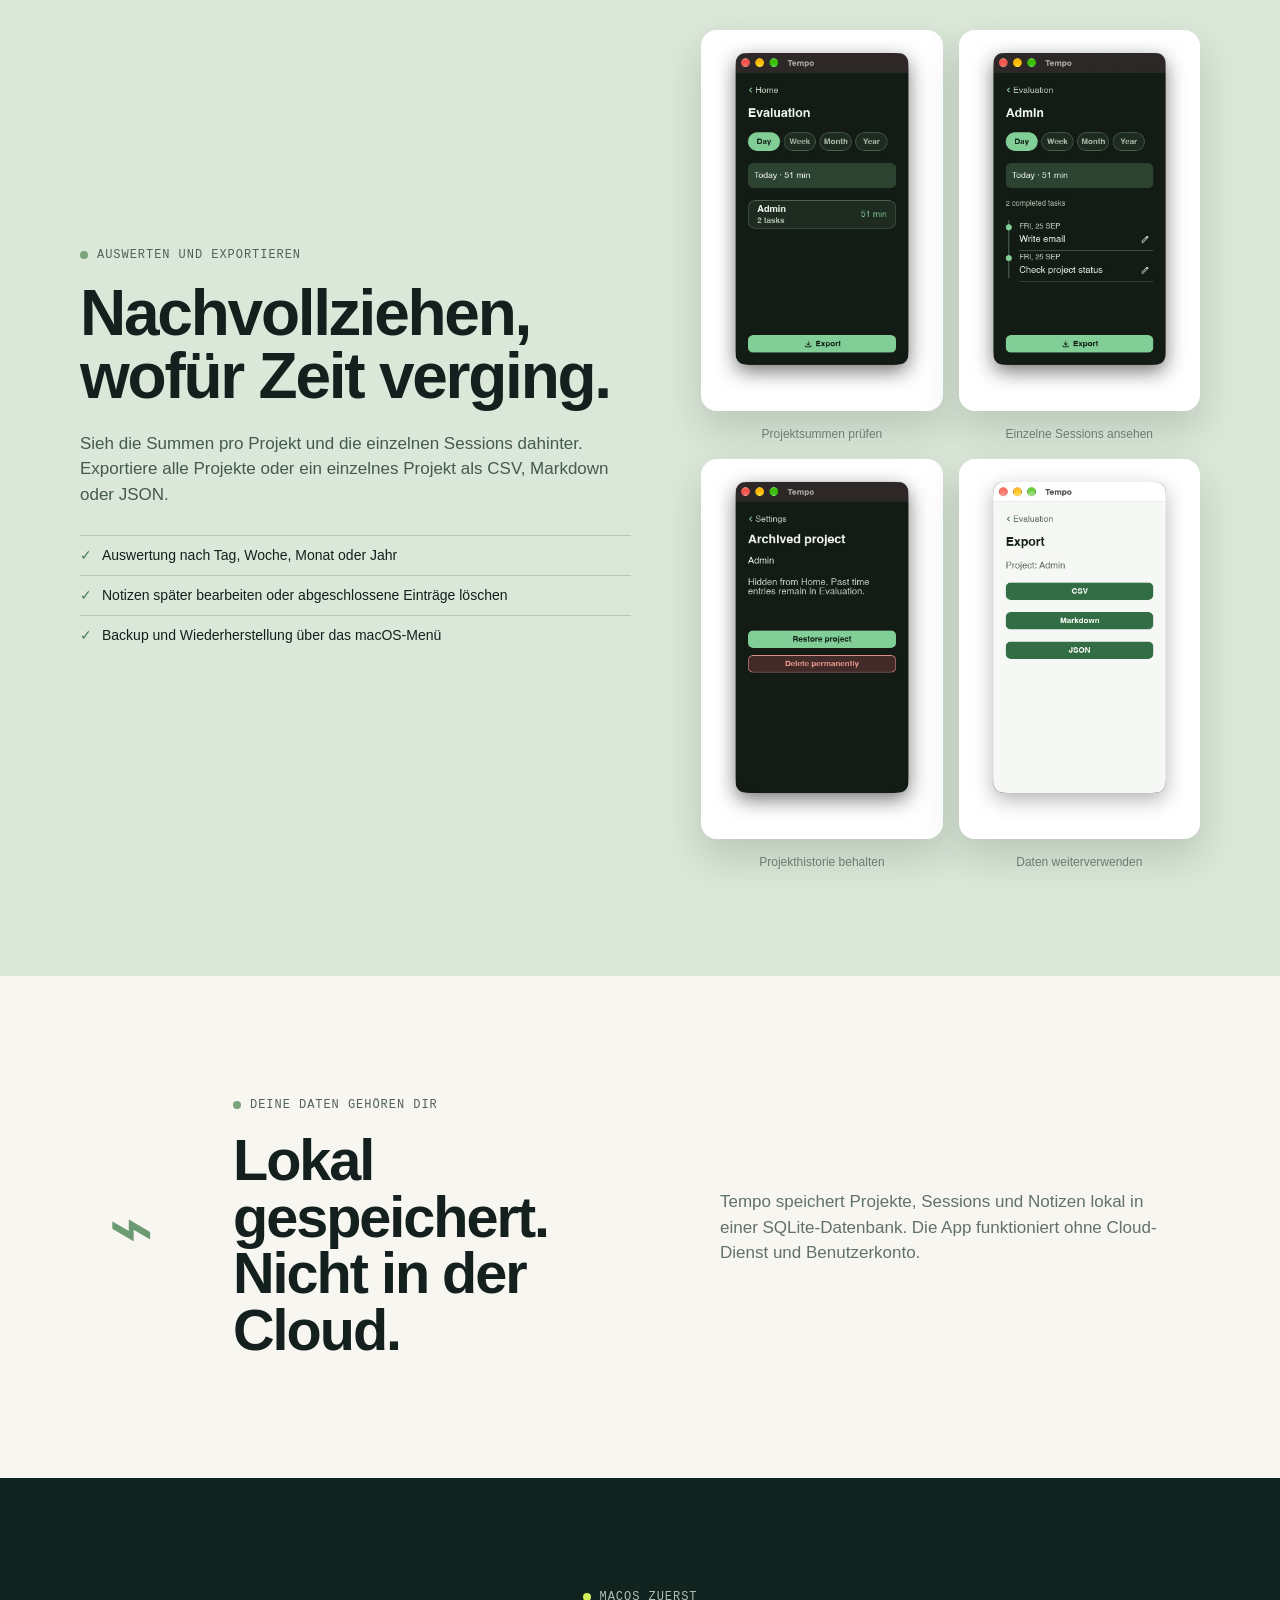
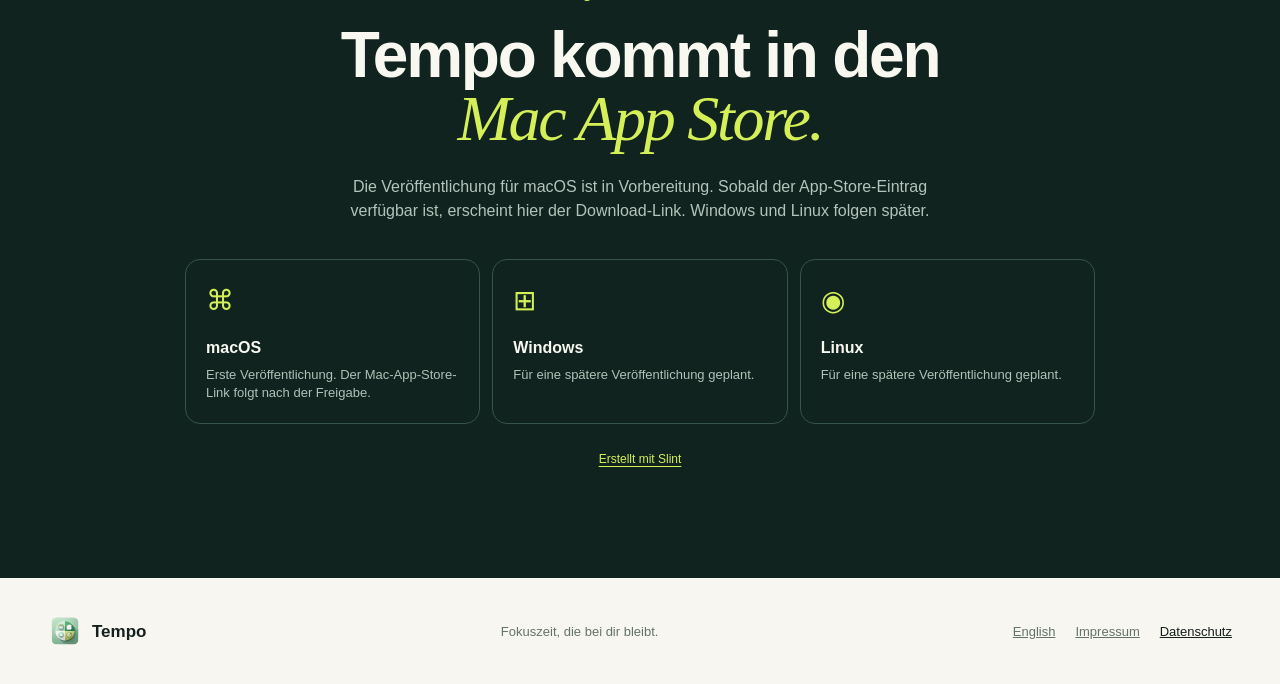
==== commit 6a37fc6f: "feat(site): update macOS-focused content and improve interruptions section" ====
--- a/site/index.html
+++ b/site/index.html
@@ -3,10 +3,12 @@
   <head>
     <meta charset="UTF-8" />
     <meta name="viewport" content="width=device-width, initial-scale=1.0" />
-    <meta name="description" content="Tempo ist eine lokale Desktop-App für fokussierte Arbeit, Zeiterfassung und klare Auswertungen." />
+    <meta name="description" content="Tempo ist eine lokale macOS-App für konzentrierte Arbeit. Bewältige Unterbrechungen, erfasse Zeit nach Projekt und behalte den Überblick – ohne Benutzerkonto." />
     <meta name="theme-color" content="#0f1715" />
-    <title>Tempo – Fokuszeit, die bei dir bleibt</title>
+    <title>Tempo – Eine Aufgabe im Blick. Den Faden behalten.</title>
     <link rel="icon" href="assets/tempo-icon.png" />
+    <link rel="alternate" hreflang="de" href="index.html" />
+    <link rel="alternate" hreflang="en" href="en.html" />
     <link rel="stylesheet" href="styles.css" />
   </head>
   <body>
@@ -26,16 +28,14 @@
     <main id="top">
       <section class="hero">
         <div class="hero-copy">
-          <p class="eyebrow"><span></span> Fokuszeit, lokal auf deinem Rechner</p>
-          <h1>Deine Zeit.<br /><em>Dein Tempo.</em></h1>
-          <p class="intro">Ein ruhiger Desktop-Begleiter für konzentrierte Arbeit. Erstelle ein Projekt, starte eine Session, halte kurz fest, was du erledigt hast, und behalte deine Zeit im Blick – ohne Konto und ohne Cloud.</p>
+          <p class="eyebrow"><span></span> Eine lokale Desktop-App für macOS</p>
+          <h1>Eine Aufgabe im Blick.<br /><em>Den Faden behalten.</em></h1>
+          <p class="intro">Tempo hilft dir, Unterbrechungen zu bewältigen und deine Arbeit genau festzuhalten. Erfasse Zeit nach Projekt, ergänze bei Bedarf eine Notiz und werte deine Arbeit aus – ohne Benutzerkonto.</p>
           <div class="hero-actions">
             <a class="button button-primary" href="#availability">Verfügbarkeit ansehen <span aria-hidden="true">↓</span></a>
             <a class="button button-quiet" href="#features">Funktionen entdecken <span aria-hidden="true">→</span></a>
           </div>
-          <div class="platform-line" aria-label="Desktop-Unterstützung für macOS, Windows und Linux">
-            <span>⌘ macOS</span><span>⊞ Windows</span><span>◉ Linux</span>
-          </div>
+          <p class="platform-line">⌘ Zuerst für macOS</p>
         </div>
         <div class="hero-visual" aria-label="Tempo mit einer laufenden Fokus-Session im dunklen Erscheinungsbild">
           <div class="orbit orbit-one"></div><div class="orbit orbit-two"></div>
@@ -45,53 +45,57 @@
       </section>
 
       <section class="feature-intro" id="features">
-        <p class="eyebrow"><span></span> Klar statt kompliziert</p>
-        <h2>Entscheiden, anfangen,<br />festhalten, zurückblicken.</h2>
-        <p>Tempo unterstützt einen bewussten Ablauf für persönliche Arbeit. Es ist kein Tool für Überwachung, Rechnungen, Teams oder Projektplanung.</p>
+        <p class="eyebrow"><span></span> Auch bei Unterbrechungen fokussiert</p>
+        <h2>Unterbrochen? Aufgabe wechseln<br />und später weitermachen.</h2>
+        <p>Starte ein anderes Projekt, während die ursprüngliche Aufgabe pausiert. Tempo erfasst jeweils eine Unterbrechung separat. Danach steht die ursprüngliche Aufgabe wieder pausiert bereit; du setzt sie bewusst fort.</p>
+      </section>
+
+      <section class="interruption-section" aria-label="So behandelt Tempo eine Unterbrechung">
+        <figure><img src="assets/screenshots/paused-en.jpg" alt="Admin ist pausiert; Fortsetzen und das Projekt Privat stehen zur Auswahl" loading="lazy" /><figcaption><strong>1. Den Faden behalten</strong><span>Admin pausiert, während du das Projekt wechselst.</span></figcaption></figure>
+        <figure><img src="assets/screenshots/interruption-en.jpg" alt="Privat wird als separate Unterbrechung erfasst" loading="lazy" /><figcaption><strong>2. Unterbrechung erfassen</strong><span>Privat hat einen eigenen Timer. Danach kehrt Admin pausiert zurück.</span></figcaption></figure>
       </section>
 
       <section class="features" aria-label="Tempo Funktionen">
-        <article><span class="feature-number">01</span><h3>Projekte, die übersichtlich bleiben</h3><p>Lege Projekte an, benenne sie um oder archiviere sie. Archivierte Projekte verschwinden von der Startseite, ihre Zeit bleibt in der Auswertung erhalten.</p></article>
-        <article><span class="feature-number">02</span><h3>Eine konzentrierte Session</h3><p>Starte, pausiere, setze fort oder beende eine Session. Über das Tray kannst du bei Bedarf zu einem anderen Projekt wechseln.</p></article>
-        <article><span class="feature-number">03</span><h3>Was wurde erledigt?</h3><p>Halte nach der Session eine kurze Aktivitätsnotiz fest. Start- und Endzeit lassen sich vor dem Speichern korrigieren.</p></article>
-        <article><span class="feature-number">04</span><h3>Zeit nachvollziehbar auswerten</h3><p>Sieh deine Zeit nach Tag, Woche, Monat oder Jahr. Öffne ein Projekt, bearbeite Notizen oder lösche einzelne abgeschlossene Einträge.</p></article>
-        <article><span class="feature-number">05</span><h3>Daten weiterverwenden</h3><p>Exportiere die aktuelle Auswertung oder ein einzelnes Projekt als CSV, Markdown oder JSON.</p></article>
-        <article><span class="feature-number">06</span><h3>Systemnah, nicht aufdringlich</h3><p>Tempo folgt dem hellen oder dunklen Erscheinungsbild deines Systems und erscheint bei deutscher Systemsprache auf Deutsch, sonst auf Englisch.</p></article>
+        <article><span class="feature-number">01</span><h3>Timer unter deiner Kontrolle</h3><p>Starte, pausiere, setze fort und beende Sessions. Beim Wechsel zur Startseite pausiert die Aufgabe, damit Abwesenheit nicht mitgezählt wird.</p></article>
+        <article><span class="feature-number">02</span><h3>Notizen auch später</h3><p>Ergänze nach einer Session eine kurze Aktivitätsnotiz oder überspringe sie und trage sie später nach.</p></article>
+        <article><span class="feature-number">03</span><h3>Einträge korrigieren</h3><p>Passe Start- und Endzeit an. Bearbeite Notizen oder lösche abgeschlossene Einträge später.</p></article>
+        <article><span class="feature-number">04</span><h3>Projekte mit Historie</h3><p>Erstelle Projekte und benenne sie um. Archivierte Projekte verschwinden von der Startseite; ihre Einträge bleiben erhalten und das Projekt lässt sich wiederherstellen.</p></article>
+        <article><span class="feature-number">05</span><h3>Zeit im Kontext</h3><p>Prüfe Projektsummen für Tag, Woche, Monat oder Jahr und sieh dir die einzelnen Sessions an.</p></article>
+        <article><span class="feature-number">06</span><h3>Passend zum Desktop</h3><p>Steuere Timer und Projektwechsel über das Tray. Tempo folgt dem Erscheinungsbild des Systems; Oberfläche und exportierte Berichte unterstützen Deutsch und Englisch.</p></article>
       </section>
 
       <section class="screens" aria-label="Tempo Ansichten">
-        <figure class="screen screen-left"><img src="assets/screenshots/home.jpg" alt="Tempo Startseite mit Projektauswahl" /><figcaption>Projekt auswählen und loslegen.</figcaption></figure>
-        <figure class="screen screen-center"><img src="assets/screenshots/note.jpg" alt="Tempo Activity-Note-Ansicht mit Zeitanpassung" /><figcaption>Erledigte Arbeit im Kontext festhalten.</figcaption></figure>
-        <figure class="screen screen-right"><img src="assets/screenshots/evaluation.jpg" alt="Tempo Auswertung mit Zeit nach Projekt" /><figcaption>Zeit verstehen statt nur zählen.</figcaption></figure>
+        <figure class="screen screen-left"><img src="assets/screenshots/home-en.jpg" alt="Tempo Startseite mit den Projekten Admin und Privat" loading="lazy" /><figcaption>Projekt auswählen.</figcaption></figure>
+        <figure class="screen screen-center"><img src="assets/screenshots/note-en.jpg" alt="Tempo bietet eine Aktivitätsnotiz oder Überspringen an" loading="lazy" /><figcaption>Notiz jetzt oder später ergänzen.</figcaption></figure>
+        <figure class="screen screen-right"><img src="assets/screenshots/adjust-en.jpg" alt="Tempo zeigt die Korrektur von Start- und Endzeit" loading="lazy" /><figcaption>Zeiten korrigieren.</figcaption></figure>
       </section>
 
       <section class="workflow-section">
-        <div class="workflow-copy"><p class="eyebrow"><span></span> Deine Auswertung bleibt brauchbar</p><h2>Vom Fokus zur klaren Spur.</h2><p>Tempo bewahrt nicht nur eine Zahl. Die Session ist einem Projekt zugeordnet, bekommt eine kurze Notiz und lässt sich später überprüfen. Exportiere genau die Auswertung, die du brauchst.</p><ul><li>Auswertung für alle Projekte oder ein einzelnes Projekt</li><li>CSV für Tabellen, Markdown für lesbare Berichte, JSON für eigene Verarbeitung</li><li>Auf macOS: SQLite-Backup und Wiederherstellung über das native Menü</li></ul></div>
-        <div class="workflow-screens" aria-label="Projektverwaltung und Export in Tempo">
-          <figure><img src="assets/screenshots/projects.jpg" alt="Tempo Projektverwaltung mit Archiv" /><figcaption>Projekte verwalten</figcaption></figure>
-          <figure><img src="assets/screenshots/export.jpg" alt="Tempo Export mit CSV, Markdown und JSON" /><figcaption>Gezielt exportieren</figcaption></figure>
+        <div class="workflow-copy"><p class="eyebrow"><span></span> Auswerten und exportieren</p><h2>Nachvollziehen, wofür Zeit verging.</h2><p>Sieh die Summen pro Projekt und die einzelnen Sessions dahinter. Exportiere alle Projekte oder ein einzelnes Projekt als CSV, Markdown oder JSON.</p><ul><li>Auswertung nach Tag, Woche, Monat oder Jahr</li><li>Notizen später bearbeiten oder abgeschlossene Einträge löschen</li><li>Backup und Wiederherstellung über das macOS-Menü</li></ul></div>
+        <div class="workflow-screens" aria-label="Tempo Auswertung, Projektdetails, Archiv und Export">
+          <figure><img src="assets/screenshots/evaluation-en.jpg" alt="Tempo Auswertung mit der Tagessumme für Admin" loading="lazy" /><figcaption>Projektsummen prüfen</figcaption></figure>
+          <figure><img src="assets/screenshots/detail-en.jpg" alt="Admin-Projektdetails mit zwei abgeschlossenen Aufgaben" loading="lazy" /><figcaption>Einzelne Sessions ansehen</figcaption></figure>
+          <figure><img src="assets/screenshots/archive-en.jpg" alt="Archiviertes Projekt Admin mit Wiederherstellung" loading="lazy" /><figcaption>Projekthistorie behalten</figcaption></figure>
+          <figure><img src="assets/screenshots/export-en.jpg" alt="Projekt Admin als CSV, Markdown oder JSON exportieren" loading="lazy" /><figcaption>Daten weiterverwenden</figcaption></figure>
         </div>
       </section>
 
       <section class="privacy-section" id="privacy">
         <div class="privacy-icon" aria-hidden="true">⌁</div>
         <div><p class="eyebrow"><span></span> Deine Daten gehören dir</p><h2>Lokal gespeichert.<br />Nicht in der Cloud.</h2></div>
-        <p>Projekte, Sessions und Notizen liegen in einer lokalen SQLite-Datenbank auf deinem Rechner. Tempo braucht kein Login und sendet deine Arbeitsdaten an keinen externen Dienst.</p>
+        <p>Tempo speichert Projekte, Sessions und Notizen lokal in einer SQLite-Datenbank. Die App funktioniert ohne Cloud-Dienst und Benutzerkonto.</p>
       </section>
 
       <section class="availability-section" id="availability">
-        <p class="eyebrow"><span></span> Veröffentlichung in Vorbereitung</p>
-        <h2>Tempo wird als<br /><em>Einmalkauf</em> angeboten.</h2>
-        <p class="availability-note">Die geplante Desktop-Veröffentlichung umfasst macOS und Windows; eine Linux-Paketierung ist ebenfalls vorgesehen. Die Store-Versionen werden erst angeboten, wenn die jeweiligen Signierungs-, Zertifizierungs- und Datenschutzanforderungen erfüllt sind.</p>
+        <p class="eyebrow"><span></span> macOS zuerst</p>
+        <h2>Tempo kommt in den<br /><em>Mac App Store.</em></h2>
+        <p class="availability-note">Die Veröffentlichung für macOS ist in Vorbereitung. Sobald der App-Store-Eintrag verfügbar ist, erscheint hier der Download-Link. Windows und Linux folgen später.</p>
         <div class="availability-cards">
-          <article><span class="os-icon">⌘</span><h3>Mac App Store</h3><p>In Vorbereitung. Kein Download vor der App-Store-Freigabe.</p></article>
-          <article><span class="os-icon">⊞</span><h3>Microsoft Store</h3><p>In Vorbereitung. Kein Download vor erfolgreicher Zertifizierung.</p></article>
-          <article><span class="os-icon">◉</span><h3>Linux</h3><p>Eine `.deb`-Paketierung ist vorgesehen; Verfügbarkeit wird separat bekannt gegeben.</p></article>
+          <article><span class="os-icon">⌘</span><h3>macOS</h3><p>Erste Veröffentlichung. Der Mac-App-Store-Link folgt nach der Freigabe.</p></article>
+          <article><span class="os-icon">⊞</span><h3>Windows</h3><p>Für eine spätere Veröffentlichung geplant.</p></article>
+          <article><span class="os-icon">◉</span><h3>Linux</h3><p>Für eine spätere Veröffentlichung geplant.</p></article>
         </div>
-        <a class="slint-attribution" href="https://slint.dev/" aria-label="Tempo wurde mit Slint erstellt">
-          <img src="https://raw.githubusercontent.com/slint-ui/slint/master/logo/MadeWithSlint-logo-whitebg.png" alt="Made with Slint" />
-        </a>
-        <p class="release-status">Kein Abo. Keine Werbung. Kein kostenloses Freemium-Modell.</p>
+        <p class="release-status"><a href="https://slint.dev/">Erstellt mit Slint</a></p>
       </section>
     </main>
 
--- a/site/styles.css
+++ b/site/styles.css
@@ -301,11 +301,48 @@
 
 .features {
     max-width: 1184px;
-    margin: 20px auto 110px;
+    margin: 20px auto 90px;
     padding: 0 28px;
     display: grid;
     grid-template-columns:repeat(3, 1fr);
     gap: 16px
+}
+
+.interruption-section {
+    max-width: 890px;
+    margin: 0 auto 110px;
+    padding: 0 28px;
+    display: grid;
+    grid-template-columns: repeat(2, minmax(0, 1fr));
+    gap: 24px
+}
+
+.interruption-section figure {
+    margin: 0;
+    padding: 24px;
+    border: 1px solid var(--line);
+    border-radius: 20px;
+    background: #fff;
+    text-align: center
+}
+
+.interruption-section img {
+    display: block;
+    width: min(100%, 245px);
+    margin: 0 auto
+}
+
+.interruption-section figcaption {
+    display: grid;
+    gap: 5px;
+    margin-top: 8px;
+    color: var(--muted);
+    font-size: 14px
+}
+
+.interruption-section figcaption strong {
+    color: var(--ink);
+    font-size: 16px
 }
 
 .features article {
@@ -741,7 +778,8 @@
 }
 
 .release-status a {
-    color: #d4ef58
+    color: #d4ef58;
+    text-underline-offset: 3px
 }
 
 footer {
@@ -869,6 +907,25 @@
         gap: 20px
     }
 
+    .interruption-section {
+        padding: 0 20px;
+        gap: 10px;
+        margin-bottom: 75px
+    }
+
+    .interruption-section figure {
+        padding: 10px
+    }
+
+    .interruption-section figcaption {
+        display: grid;
+        font-size: 12px
+    }
+
+    .interruption-section figcaption strong {
+        font-size: 13px
+    }
+
     .features h3 {
         margin: 16px 0 8px
     }
@@ -878,35 +935,31 @@
     }
 
     .screens {
-        padding: 0 20px;
-        gap: 12px;
+        padding: 0 20px 16px;
+        justify-content: flex-start;
+        gap: 14px;
         margin-bottom: 75px;
-        min-height: 300px
-    }
-
-    .screen img {
-        width: 96px;
+        min-height: 0;
+        overflow-x: auto;
+        scroll-snap-type: x mandatory
+    }
+
+    .screen {
+        flex: 0 0 200px;
+        scroll-snap-align: center
+    }
+
+    .screen img, .screen-center img {
+        width: 100%;
         border-radius: 10px
     }
 
-    .screen-center img {
-        width: 122px
-    }
-
     .screen-left, .screen-right {
-        transform: translateY(20px)
-    }
-
-    .screen-left {
-        transform: translateY(20px) rotate(-5deg)
-    }
-
-    .screen-right {
-        transform: translateY(20px) rotate(5deg)
-    }
-
-    figcaption {
-        display: none
+        transform: none
+    }
+
+    .screens figcaption {
+        display: block
     }
 
     .desktop-section {
@@ -985,3 +1038,14 @@
         font-size: 16px
     }
 }
+
+@media (max-width: 540px) {
+    .interruption-section, .workflow-screens {
+        grid-template-columns: 1fr
+    }
+
+    .workflow-screens img {
+        max-width: 265px;
+        margin: auto
+    }
+}
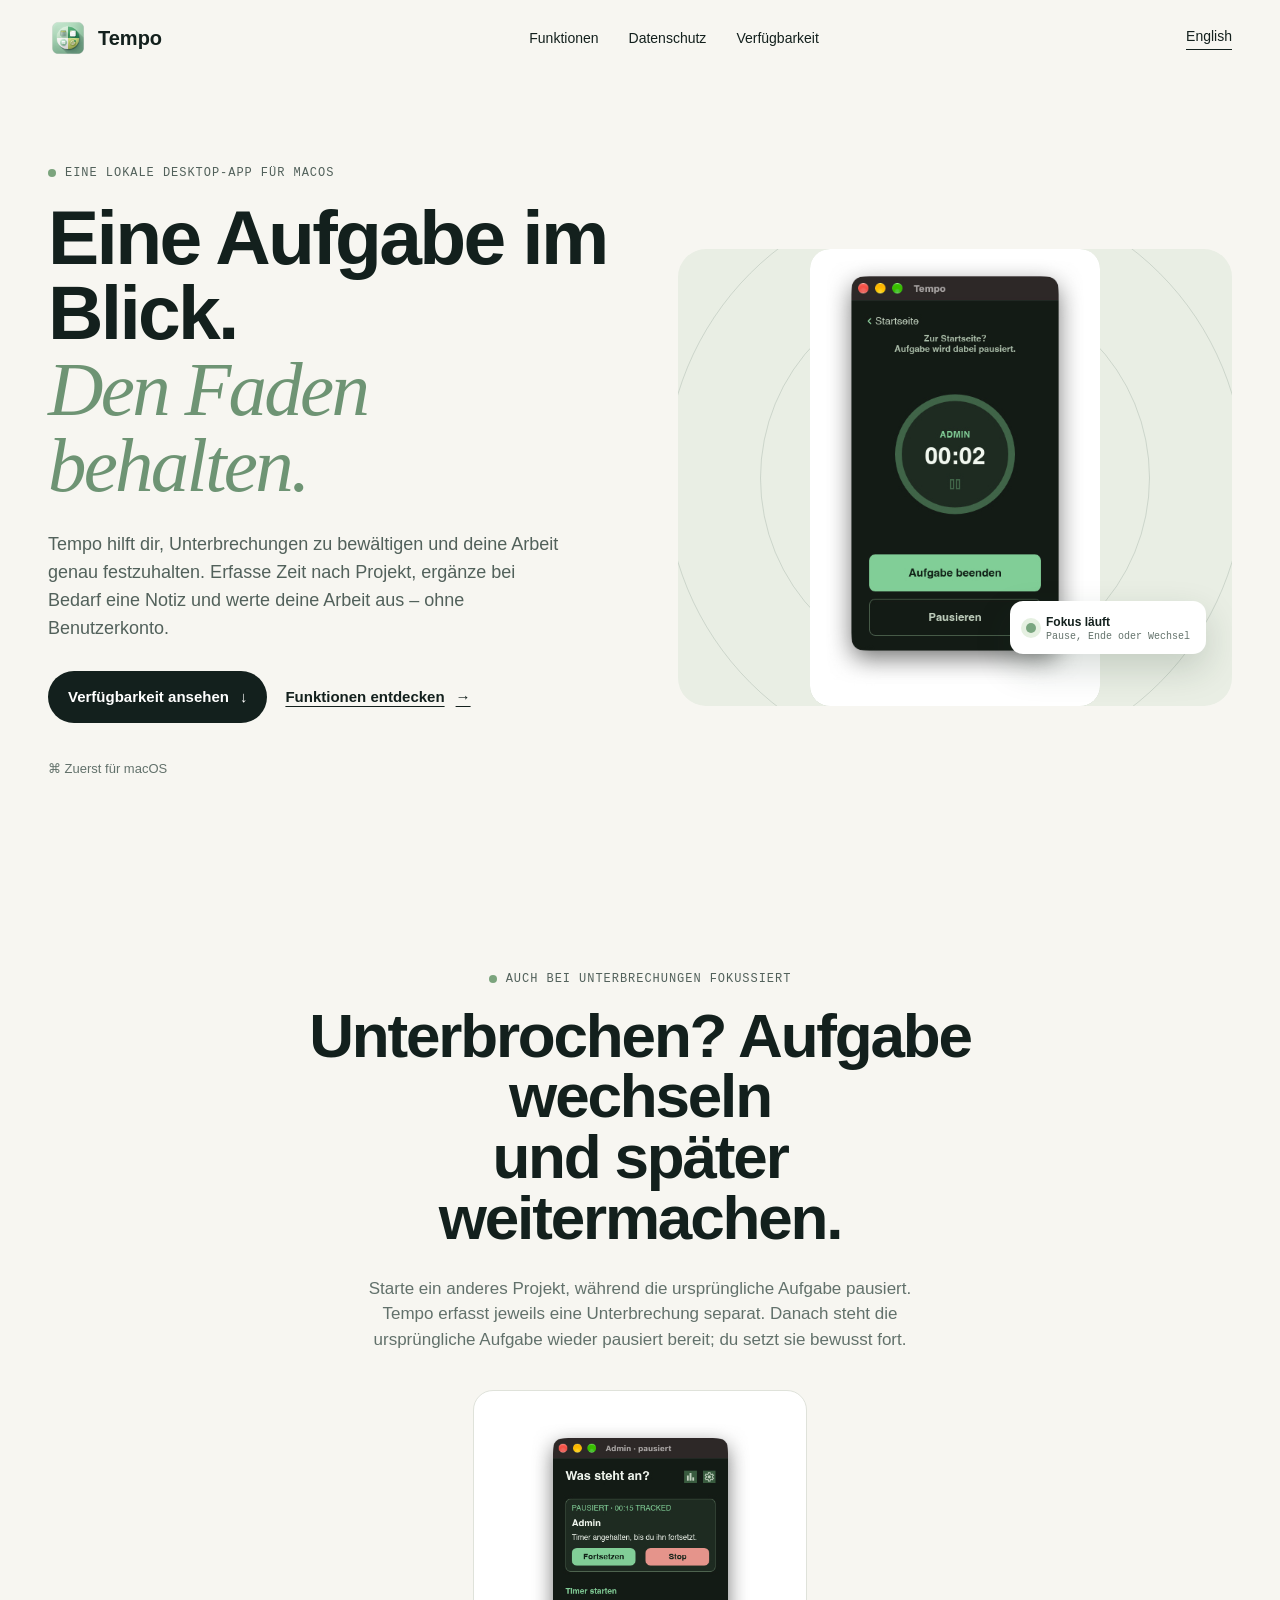
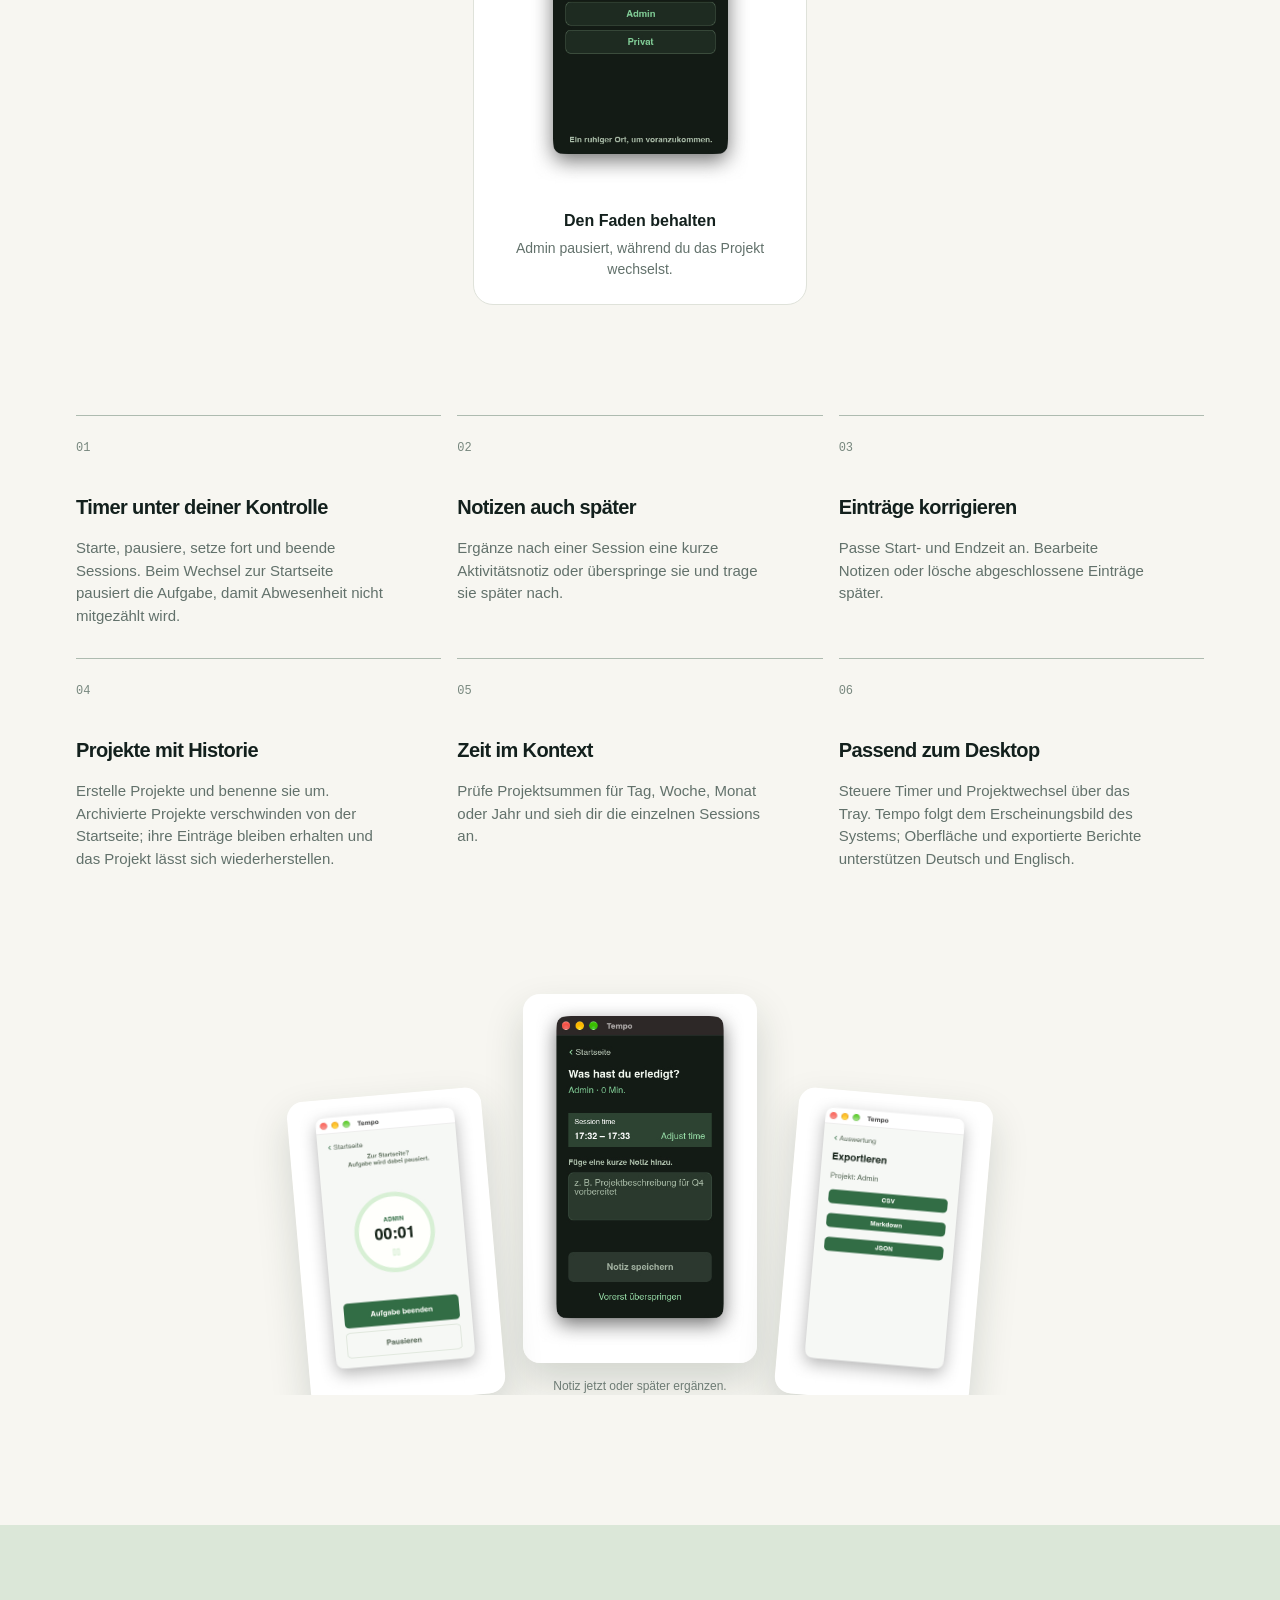
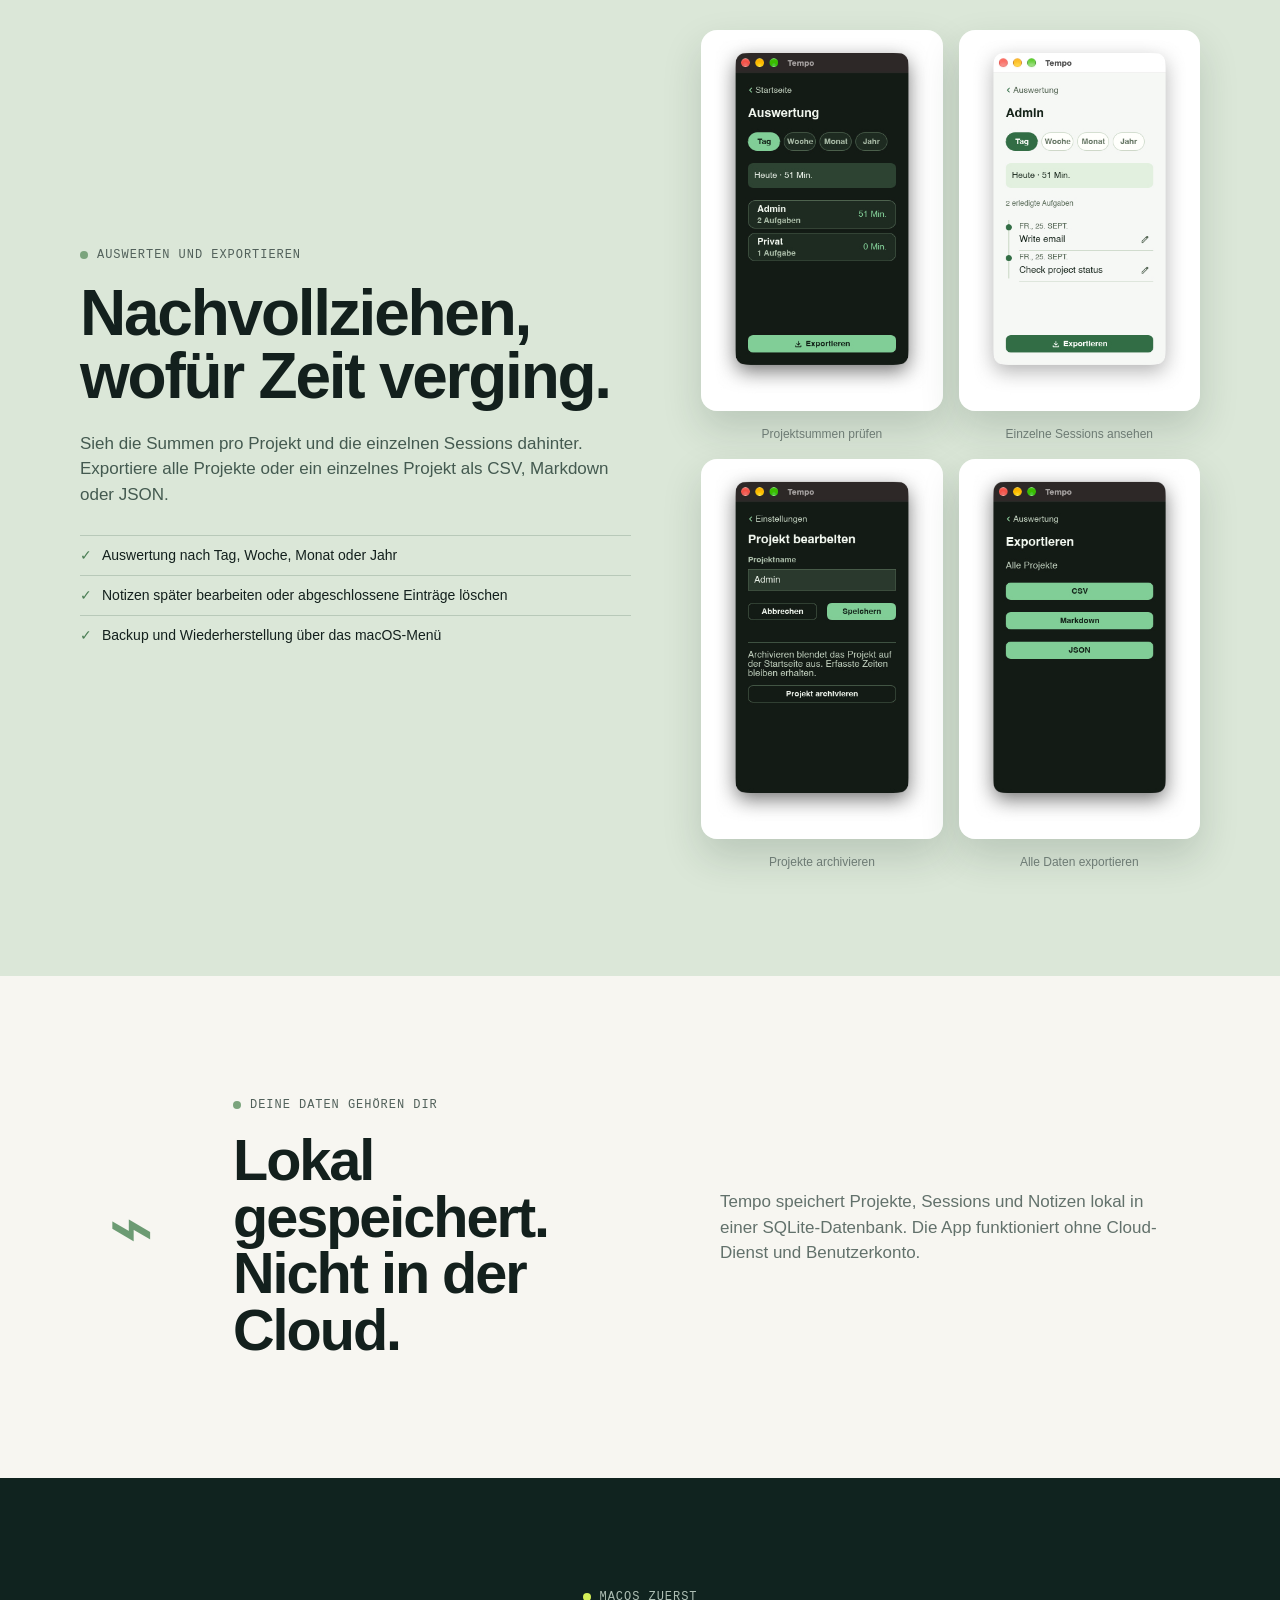
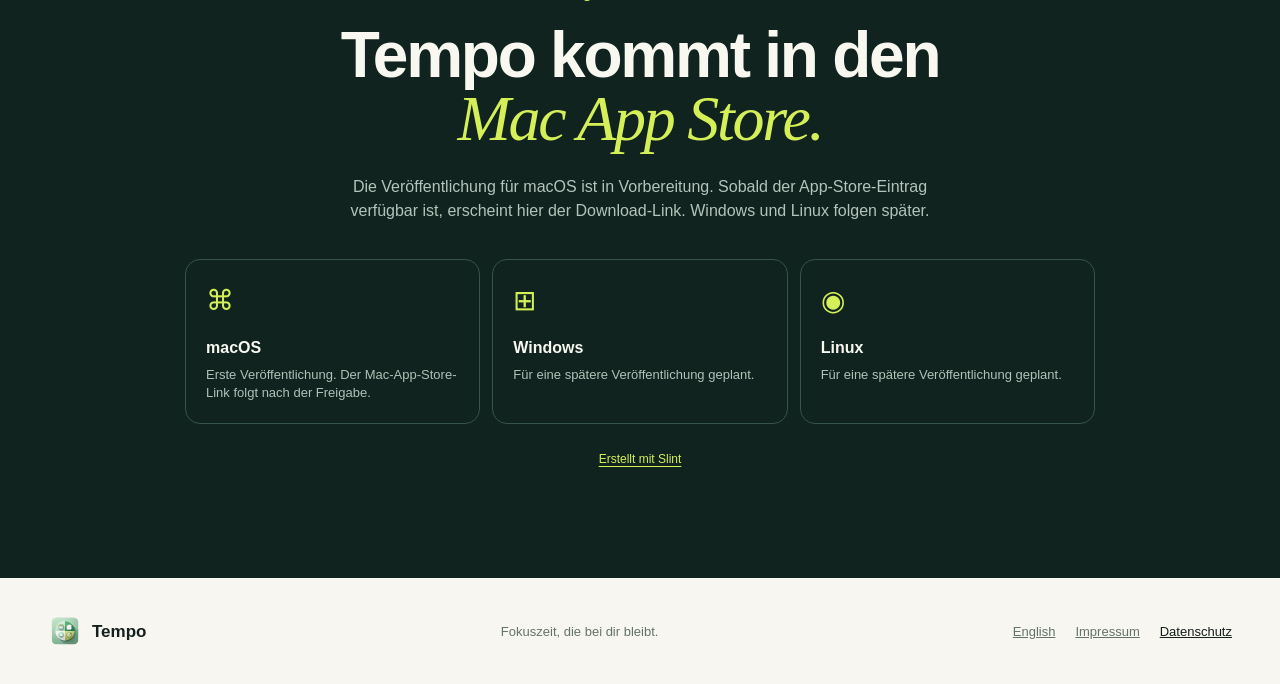
==== commit 357a7880: "feat(site): reorganize screenshots and update references in HTML files" ====
--- a/site/index.html
+++ b/site/index.html
@@ -39,7 +39,7 @@
         </div>
         <div class="hero-visual" aria-label="Tempo mit einer laufenden Fokus-Session im dunklen Erscheinungsbild">
           <div class="orbit orbit-one"></div><div class="orbit orbit-two"></div>
-          <div class="app-window app-window-current"><img src="assets/screenshots/tracking.jpg" alt="Tempo mit laufender Fokus-Session im dunklen Erscheinungsbild" /></div>
+          <div class="app-window app-window-current"><img src="assets/screenshots/de/dark/tracking.jpg" alt="Tempo erfasst die Aufgabe Admin im dunklen Erscheinungsbild" /></div>
           <div class="floating-card"><span class="pulse"></span><div><b>Fokus läuft</b><small>Pause, Ende oder Wechsel</small></div></div>
         </div>
       </section>
@@ -50,9 +50,8 @@
         <p>Starte ein anderes Projekt, während die ursprüngliche Aufgabe pausiert. Tempo erfasst jeweils eine Unterbrechung separat. Danach steht die ursprüngliche Aufgabe wieder pausiert bereit; du setzt sie bewusst fort.</p>
       </section>
 
-      <section class="interruption-section" aria-label="So behandelt Tempo eine Unterbrechung">
-        <figure><img src="assets/screenshots/paused-en.jpg" alt="Admin ist pausiert; Fortsetzen und das Projekt Privat stehen zur Auswahl" loading="lazy" /><figcaption><strong>1. Den Faden behalten</strong><span>Admin pausiert, während du das Projekt wechselst.</span></figcaption></figure>
-        <figure><img src="assets/screenshots/interruption-en.jpg" alt="Privat wird als separate Unterbrechung erfasst" loading="lazy" /><figcaption><strong>2. Unterbrechung erfassen</strong><span>Privat hat einen eigenen Timer. Danach kehrt Admin pausiert zurück.</span></figcaption></figure>
+      <section class="interruption-section interruption-section-single" aria-label="Pausierte Aufgabe in Tempo">
+        <figure><img src="assets/screenshots/de/dark/paused-home.jpg" alt="Admin ist pausiert; Fortsetzen und das Projekt Privat stehen zur Auswahl" loading="lazy" /><figcaption><strong>Den Faden behalten</strong><span>Admin pausiert, während du das Projekt wechselst.</span></figcaption></figure>
       </section>
 
       <section class="features" aria-label="Tempo Funktionen">
@@ -65,18 +64,18 @@
       </section>
 
       <section class="screens" aria-label="Tempo Ansichten">
-        <figure class="screen screen-left"><img src="assets/screenshots/home-en.jpg" alt="Tempo Startseite mit den Projekten Admin und Privat" loading="lazy" /><figcaption>Projekt auswählen.</figcaption></figure>
-        <figure class="screen screen-center"><img src="assets/screenshots/note-en.jpg" alt="Tempo bietet eine Aktivitätsnotiz oder Überspringen an" loading="lazy" /><figcaption>Notiz jetzt oder später ergänzen.</figcaption></figure>
-        <figure class="screen screen-right"><img src="assets/screenshots/adjust-en.jpg" alt="Tempo zeigt die Korrektur von Start- und Endzeit" loading="lazy" /><figcaption>Zeiten korrigieren.</figcaption></figure>
+        <figure class="screen screen-left"><img src="assets/screenshots/de/light/tracking.jpg" alt="Tempo erfasst die Aufgabe Admin im hellen Erscheinungsbild" loading="lazy" /><figcaption>Timer im hellen Design.</figcaption></figure>
+        <figure class="screen screen-center"><img src="assets/screenshots/de/dark/note.jpg" alt="Tempo fragt nach einer Aktivitätsnotiz und bietet Überspringen an" loading="lazy" /><figcaption>Notiz jetzt oder später ergänzen.</figcaption></figure>
+        <figure class="screen screen-right"><img src="assets/screenshots/de/light/project-export.jpg" alt="Tempo bietet den Export des Projekts Admin als CSV, Markdown oder JSON an" loading="lazy" /><figcaption>Projektdaten exportieren.</figcaption></figure>
       </section>
 
       <section class="workflow-section">
         <div class="workflow-copy"><p class="eyebrow"><span></span> Auswerten und exportieren</p><h2>Nachvollziehen, wofür Zeit verging.</h2><p>Sieh die Summen pro Projekt und die einzelnen Sessions dahinter. Exportiere alle Projekte oder ein einzelnes Projekt als CSV, Markdown oder JSON.</p><ul><li>Auswertung nach Tag, Woche, Monat oder Jahr</li><li>Notizen später bearbeiten oder abgeschlossene Einträge löschen</li><li>Backup und Wiederherstellung über das macOS-Menü</li></ul></div>
         <div class="workflow-screens" aria-label="Tempo Auswertung, Projektdetails, Archiv und Export">
-          <figure><img src="assets/screenshots/evaluation-en.jpg" alt="Tempo Auswertung mit der Tagessumme für Admin" loading="lazy" /><figcaption>Projektsummen prüfen</figcaption></figure>
-          <figure><img src="assets/screenshots/detail-en.jpg" alt="Admin-Projektdetails mit zwei abgeschlossenen Aufgaben" loading="lazy" /><figcaption>Einzelne Sessions ansehen</figcaption></figure>
-          <figure><img src="assets/screenshots/archive-en.jpg" alt="Archiviertes Projekt Admin mit Wiederherstellung" loading="lazy" /><figcaption>Projekthistorie behalten</figcaption></figure>
-          <figure><img src="assets/screenshots/export-en.jpg" alt="Projekt Admin als CSV, Markdown oder JSON exportieren" loading="lazy" /><figcaption>Daten weiterverwenden</figcaption></figure>
+          <figure><img src="assets/screenshots/de/dark/evaluation.jpg" alt="Tempo Auswertung mit der Tagessumme für Admin und Privat" loading="lazy" /><figcaption>Projektsummen prüfen</figcaption></figure>
+          <figure><img src="assets/screenshots/de/light/project-detail.jpg" alt="Admin-Projektdetails mit zwei abgeschlossenen Aufgaben" loading="lazy" /><figcaption>Einzelne Sessions ansehen</figcaption></figure>
+          <figure><img src="assets/screenshots/de/dark/project-edit.jpg" alt="Tempo erklärt beim Bearbeiten eines Projekts, dass beim Archivieren die erfassten Zeiten erhalten bleiben" loading="lazy" /><figcaption>Projekte archivieren</figcaption></figure>
+          <figure><img src="assets/screenshots/de/dark/export-all.jpg" alt="Alle Projekte als CSV, Markdown oder JSON exportieren" loading="lazy" /><figcaption>Alle Daten exportieren</figcaption></figure>
         </div>
       </section>
 
--- a/site/styles.css
+++ b/site/styles.css
@@ -317,6 +317,11 @@
     gap: 24px
 }
 
+.interruption-section-single {
+    max-width: 390px;
+    grid-template-columns: 1fr
+}
+
 .interruption-section figure {
     margin: 0;
     padding: 24px;
